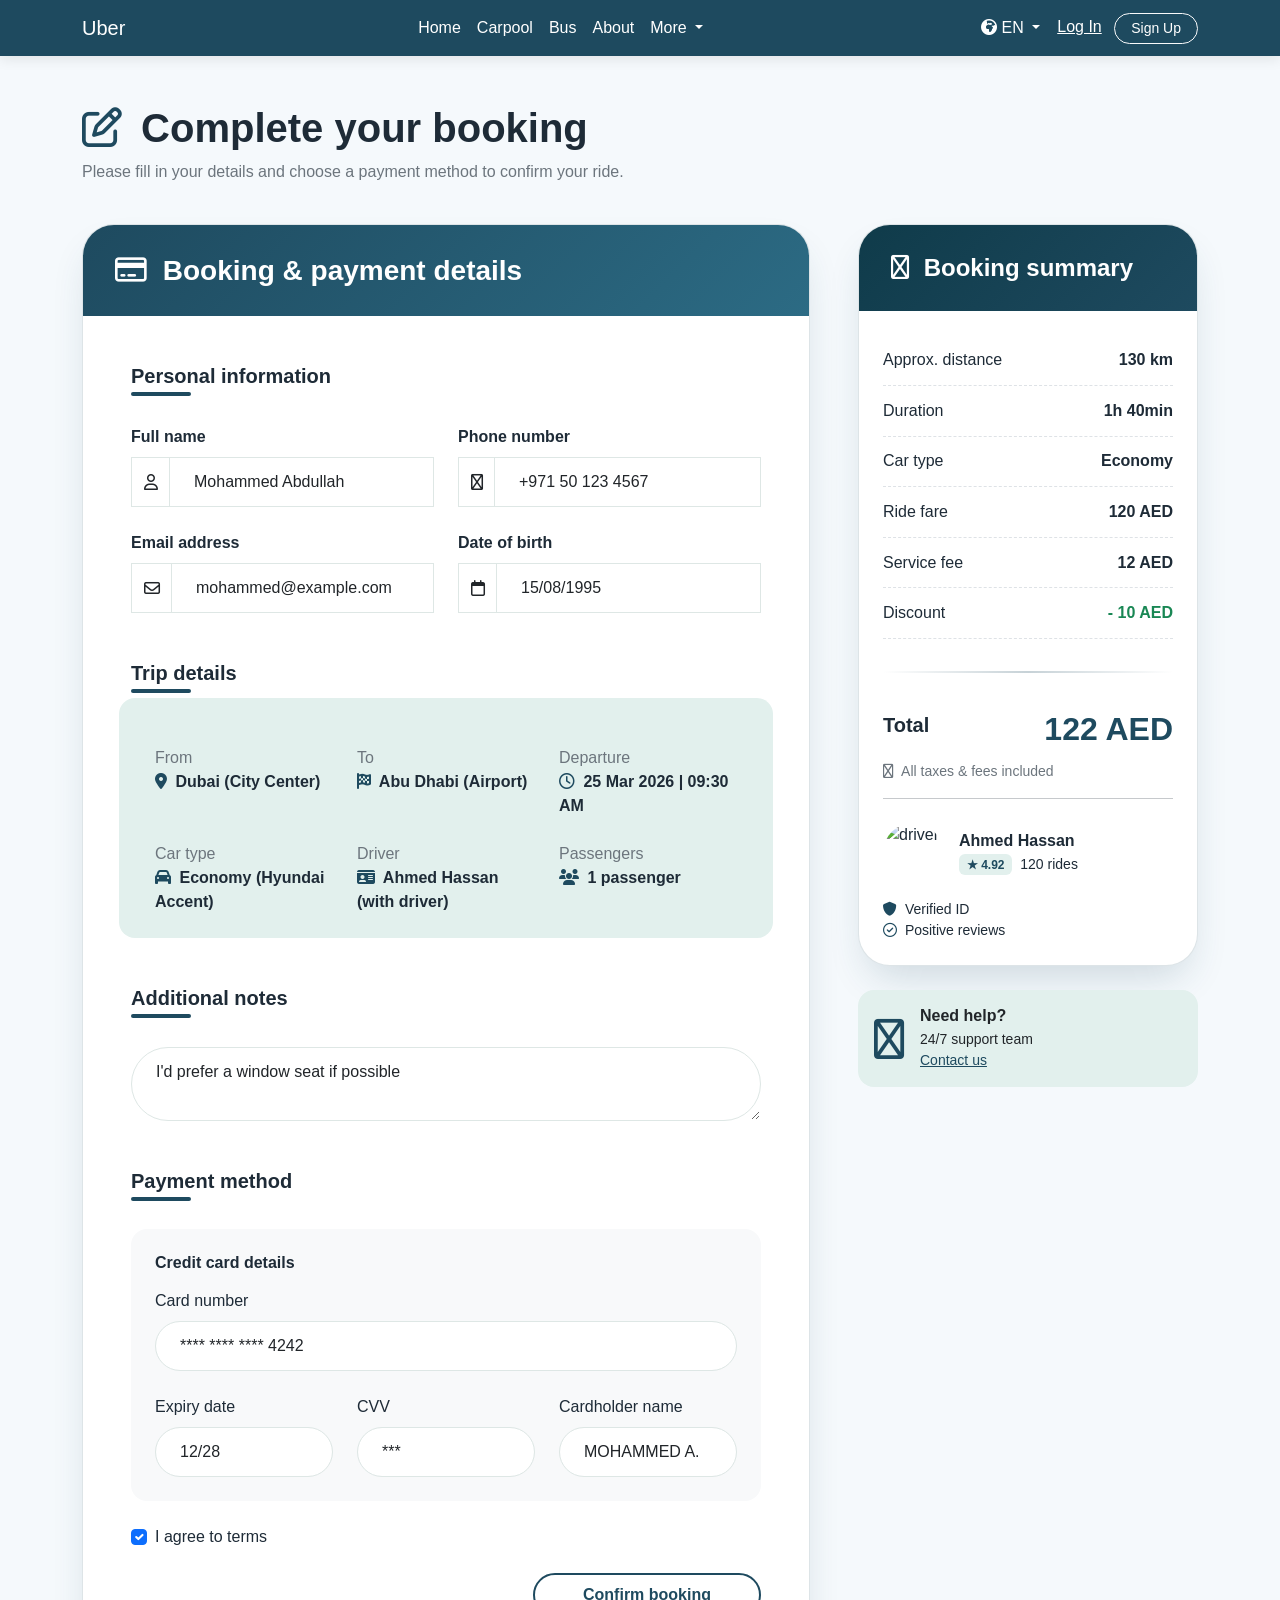
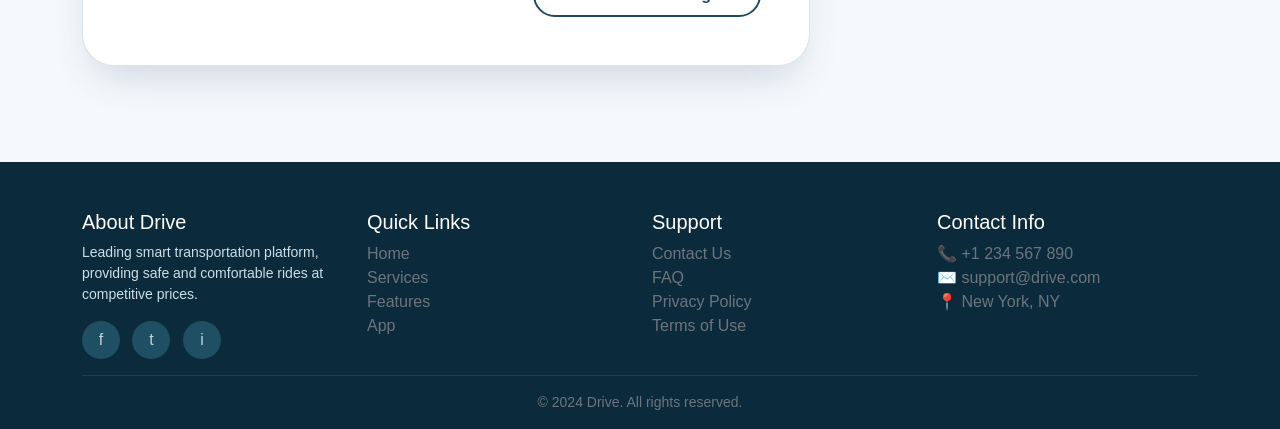
==== payment.html @ b45e304b "by omar" ====
<!DOCTYPE html>
<html lang="en" dir="ltr">
<head>
  <meta charset="UTF-8">
  <meta name="viewport" content="width=device-width, initial-scale=1.0">
  <title>BlaBlaCar · Confirm & Pay</title>
  <!-- Bootstrap 5 + Icons -->
  <link href="https://cdn.jsdelivr.net/npm/bootstrap@5.3.2/dist/css/bootstrap.min.css" rel="stylesheet">
  <link rel="stylesheet" href="https://cdn.jsdelivr.net/npm/bootstrap-icons@1.11.3/font/bootstrap-icons.min.css">
  <link rel="stylesheet" href="https://cdnjs.cloudflare.com/ajax/libs/font-awesome/6.5.1/css/all.min.css">
  <!-- Google Font -->
  <link href="https://fonts.googleapis.com/css2?family=Inter:opsz,wght@14..32,400;14..32,500;14..32,600;14..32,700&display=swap" rel="stylesheet">
  <link rel="stylesheet" href="css/payment.css">
</head>
<body>

<!-- ========== SIMPLE NAVBAR ========== -->
  <nav class="navbar navbar-expand-lg navbar-dark" style="background-color: #1e4a5f;">
    <div class="container">
      <a class="navbar-brand" href="#">
         <span>Uber</span>
      </a>
      <button class="navbar-toggler" type="button" data-bs-toggle="collapse" data-bs-target="#navbarMain" aria-controls="navbarMain" aria-expanded="false" aria-label="Toggle navigation">
        <span class="navbar-toggler-icon"></span>
      </button>
      <div class="collapse navbar-collapse" id="navbarMain">
        <ul class="navbar-nav mx-auto mb-2 mb-lg-0">
          <li class="nav-item"><a class="nav-link active" href="index.html">Home</a></li>
          <li class="nav-item"><a class="nav-link" href="#">Carpool</a></li>
          <li class="nav-item"><a class="nav-link" href="#">Bus</a></li>
          <li class="nav-item"><a class="nav-link" href="#">About</a></li>
          <li class="nav-item dropdown">
            <a class="nav-link dropdown-toggle" href="#" role="button" data-bs-toggle="dropdown" aria-expanded="false">
              More
            </a>
            <ul class="dropdown-menu">
              <li><a class="dropdown-item" href="#">Contact Us</a></li>
              <li><a class="dropdown-item" href="#">FAQ</a></li>
              <li><a class="dropdown-item" href="#">Support</a></li>
              <li><a class="dropdown-item" href="#">Blog</a></li>
              <li><a class="dropdown-item" href="#">Careers</a></li>
            </ul>
          </li>
        </ul>
        <div class="d-flex align-items-center gap-3">
          <!-- language dropdown -->
          <div class="dropdown">
            <button class="btn btn-link text-white text-decoration-none dropdown-toggle p-0" type="button" data-bs-toggle="dropdown" aria-expanded="false">
              <i class="fa-solid fa-earth-africa"></i> EN
            </button>
            <ul class="dropdown-menu dropdown-menu-end">
              <li><a class="dropdown-item active" href="#">English (EN)</a></li>
              <li><a class="dropdown-item" href="#">العربية (AR)</a></li>
            </ul>
          </div>
          <div class="login-signin">
            <a href="#" class="text-white me-2">Log In</a>
            <a href="#" class="text-white btn btn-outline-light btn-sm px-3 rounded-pill signup">Sign Up</a>
          </div>
        </div>
      </div>
    </div>
  </nav>

<!-- ========== MAIN: STATIC BOOKING FORM ========== -->
<main class="container py-5">
  <div class="row mb-4">
    <div class="col">
      <h1 class="fw-bold"><i class="fa-regular fa-pen-to-square me-2 text-brand"></i> Complete your booking</h1>
      <p class="text-secondary">Please fill in your details and choose a payment method to confirm your ride.</p>
    </div>
  </div>

  <div class="row g-5">
    <!-- LEFT COLUMN: main form (customer & payment) -->
    <div class="col-lg-8">
      <div class="booking-card">
        <div class="booking-header">
          <h3 class="mb-0 fw-bold"><i class="fa-regular fa-credit-card me-2"></i> Booking & payment details</h3>
        </div>
        <div class="p-4 p-md-5">
          <!-- static form (no JS) -->
       <form id="bookingForm">

  <!-- customer info -->
  <h5 class="section-title">Personal information</h5>
  <div class="row g-4 mb-4">

    <div class="col-md-6">
      <label class="form-label fw-semibold">Full name</label>
      <div class="input-group">
        <span class="input-group-text"><i class="fa-regular fa-user"></i></span>
        <input type="text" name="fullName" class="form-control" value="Mohammed Abdullah" placeholder="As on ID">
      </div>
    </div>

    <div class="col-md-6">
      <label class="form-label fw-semibold">Phone number</label>
      <div class="input-group">
        <span class="input-group-text"><i class="fa-regular fa-phone"></i></span>
        <input type="tel" name="phone" class="form-control" value="+971 50 123 4567" placeholder="Contact">
      </div>
    </div>

    <div class="col-md-6">
      <label class="form-label fw-semibold">Email address</label>
      <div class="input-group">
        <span class="input-group-text"><i class="fa-regular fa-envelope"></i></span>
        <input type="email" name="email" class="form-control" value="mohammed@example.com" placeholder="Confirmation">
      </div>
    </div>

    <div class="col-md-6">
      <label class="form-label fw-semibold">Date of birth</label>
      <div class="input-group">
        <span class="input-group-text"><i class="fa-regular fa-calendar"></i></span>
        <input type="text" name="dob" class="form-control" value="15/08/1995" placeholder="DD/MM/YYYY">
      </div>
    </div>

  </div>

  <!-- trip details -->
  <h5 class="section-title mt-5">Trip details</h5>
  <div class="row g-4 mb-4 bg-soft-mint p-4 rounded-4">

    <div class="col-md-4">
      <span class="text-secondary">From</span>
      <p class="fw-bold fs-6 mb-0">
        <i class="fa-solid fa-location-dot text-brand me-1"></i>
        <input type="hidden" name="from" value="Dubai (City Center)">
        Dubai (City Center)
      </p>
    </div>

    <div class="col-md-4">
      <span class="text-secondary">To</span>
      <p class="fw-bold fs-6 mb-0">
        <i class="fa-solid fa-flag-checkered text-brand me-1"></i>
        <input type="hidden" name="to" value="Abu Dhabi (Airport)">
        Abu Dhabi (Airport)
      </p>
    </div>

    <div class="col-md-4">
      <span class="text-secondary">Departure</span>
      <p class="fw-bold fs-6 mb-0">
        <i class="fa-regular fa-clock text-brand me-1"></i>
        <input type="hidden" name="departure" value="25 Mar 2026 | 09:30 AM">
        25 Mar 2026 | 09:30 AM
      </p>
    </div>

    <div class="col-md-4">
      <span class="text-secondary">Car type</span>
      <p class="fw-bold fs-6 mb-0">
        <i class="fa-solid fa-car text-brand me-1"></i>
        <input type="hidden" name="carType" value="Economy (Hyundai Accent)">
        Economy (Hyundai Accent)
      </p>
    </div>

    <div class="col-md-4">
      <span class="text-secondary">Driver</span>
      <p class="fw-bold fs-6 mb-0">
        <i class="fa-solid fa-id-card text-brand me-1"></i>
        <input type="hidden" name="driver" value="Ahmed Hassan (with driver)">
        Ahmed Hassan (with driver)
      </p>
    </div>

    <div class="col-md-4">
      <span class="text-secondary">Passengers</span>
      <p class="fw-bold fs-6 mb-0">
        <i class="fa-solid fa-users text-brand me-1"></i>
        <input type="hidden" name="passengers" value="1 passenger">
        1 passenger
      </p>
    </div>

  </div>

  <!-- notes -->
  <h5 class="section-title mt-5">Additional notes</h5>
  <div class="mb-4">
    <textarea name="notes" class="form-control" rows="2">I'd prefer a window seat if possible</textarea>
  </div>

  <!-- payment -->
  <h5 class="section-title mt-5">Payment method</h5>

  <!-- hidden input to store selected method -->
  <input type="hidden" name="paymentMethod" value="creditCard">

  <!-- card details -->
  <div class="bg-light p-4 rounded-4 mb-4">
    <h6 class="fw-bold mb-3">Credit card details</h6>

    <div class="row g-4">

      <div class="col-12">
        <label class="form-label">Card number</label>
        <input type="text" name="cardNumber" class="form-control" value="**** **** **** 4242">
      </div>

      <div class="col-md-4">
        <label class="form-label">Expiry date</label>
        <input type="text" name="expiry" class="form-control" value="12/28">
      </div>

      <div class="col-md-4">
        <label class="form-label">CVV</label>
        <input type="text" name="cvv" class="form-control" value="***">
      </div>

      <div class="col-md-4">
        <label class="form-label">Cardholder name</label>
        <input type="text" name="cardHolder" class="form-control" value="MOHAMMED A.">
      </div>

    </div>
  </div>

  <!-- terms -->
  <div class="form-check mb-4">
    <input class="form-check-input" type="checkbox" name="terms" id="termsCheck" checked>
    <label class="form-check-label" for="termsCheck">
      I agree to terms
    </label>
  </div>

  <!-- submit -->
  <div class="d-grid gap-3 d-md-flex justify-content-md-end">
    <button class="btn btn-outline-custom px-5" type="submit">
      Confirm booking
    </button>
  </div>

</form>
        </div>
      </div>
    </div>

    <!-- RIGHT COLUMN: booking summary & price -->
    <div class="col-lg-4">
      <div class="booking-card">
        <div class="booking-header" style="background: linear-gradient(135deg, #0f3b4a, #1e4a5f);">
          <h4 class="mb-0 fw-bold"><i class="fa-regular fa-receipt me-2"></i> Booking summary</h4>
        </div>
        <div class="p-4">
          <div class="summary-item">
            <span>Approx. distance</span>
            <span class="fw-bold">130 km</span>
          </div>
          <div class="summary-item">
            <span>Duration</span>
            <span class="fw-bold">1h 40min</span>
          </div>
          <div class="summary-item">
            <span>Car type</span>
            <span class="fw-bold">Economy</span>
          </div>
          <div class="summary-item">
            <span>Ride fare</span>
            <span class="fw-bold">120 AED</span>
          </div>
          <div class="summary-item">
            <span>Service fee</span>
            <span class="fw-bold">12 AED</span>
          </div>
          <div class="summary-item">
            <span>Discount</span>
            <span class="fw-bold text-success">- 10 AED</span>
          </div>
          <div class="divider"></div>
          <div class="d-flex justify-content-between align-items-center">
            <span class="h5 fw-bold">Total</span>
            <span class="price-tag">122 AED</span>
          </div>
          <p class="small text-secondary mt-2"><i class="fa-regular fa-circle-info me-1"></i> All taxes & fees included</p>
          <hr>
          <!-- driver mini profile -->
          <div class="d-flex gap-3 align-items-center mt-4">
            <img src="https://randomuser.me/api/portraits/men/44.jpg" class="rounded-circle" width="60" height="60" alt="driver">
            <div>
              <h6 class="fw-bold mb-1">Ahmed Hassan</h6>
              <div class="d-flex align-items-center gap-2">
                <span class="badge bg-soft-mint text-brand">★ 4.92</span>
                <span class="small">120 rides</span>
              </div>
            </div>
          </div>
          <div class="mt-3 small">
            <i class="fa-solid fa-shield text-brand me-1"></i> Verified ID<br>
            <i class="fa-regular fa-circle-check text-brand me-1"></i> Positive reviews
          </div>
        </div>
      </div>

      <!-- support card -->
      <div class="card border-0 bg-soft-mint p-3 mt-4 rounded-4">
        <div class="d-flex gap-3 align-items-center">
          <i class="fa-regular fa-headset fs-1 text-brand"></i>
          <div>
            <h6 class="fw-bold mb-1">Need help?</h6>
            <p class="small mb-0">24/7 support team <br> <a href="#" class="text-brand">Contact us</a></p>
          </div>
        </div>
      </div>
    </div>
  </div>

</main>


<!-- ==================== FOOTER (BOOTSTRAP) ==================== -->
<footer class="footer pt-5 pb-3 mt-5">
  <div class="container">
    <div class="row gy-4">
      <div class="col-md-3">
        <h5 class="text-white">About Drive</h5>
        <p class="small">Leading smart transportation platform, providing safe and comfortable rides at competitive prices.</p>
        <div>
          <a href="#" class="social-link">f</a>
          <a href="#" class="social-link">t</a>
          <a href="#" class="social-link">i</a>
        </div>
      </div>
      <div class="col-md-3">
        <h5 class="text-white">Quick Links</h5>
        <ul class="list-unstyled">
          <li><a href="#" class="text-secondary text-decoration-none">Home</a></li>
          <li><a href="#" class="text-secondary text-decoration-none">Services</a></li>
          <li><a href="#" class="text-secondary text-decoration-none">Features</a></li>
          <li><a href="#" class="text-secondary text-decoration-none">App</a></li>
        </ul>
      </div>
      <div class="col-md-3">
        <h5 class="text-white">Support</h5>
        <ul class="list-unstyled">
          <li><a href="#" class="text-secondary text-decoration-none">Contact Us</a></li>
          <li><a href="#" class="text-secondary text-decoration-none">FAQ</a></li>
          <li><a href="#" class="text-secondary text-decoration-none">Privacy Policy</a></li>
          <li><a href="#" class="text-secondary text-decoration-none">Terms of Use</a></li>
        </ul>
      </div>
      <div class="col-md-3">
        <h5 class="text-white">Contact Info</h5>
        <ul class="list-unstyled text-secondary">
          <li>📞 +1 234 567 890</li>
          <li>✉️ support@drive.com</li>
          <li>📍 New York, NY</li>
        </ul>
      </div>
    </div>
    <hr class="border-secondary">
    <div class="text-center small text-secondary">&copy; 2024 Drive. All rights reserved.</div>
  </div>
</footer>
<script src="js/scripdonet.js"></script>
<script src="https://cdn.jsdelivr.net/npm/bootstrap@5.3.2/dist/js/bootstrap.bundle.min.js"></script>
</body>
</html>
---- css/payment.css ----
body {
    font-family: 'Cairo', sans-serif;
    background-color: #f5f9fc;
    color: #1e2b37;
}

.navbar {
    background-color: #1e4a5f !important;
    box-shadow: 0 4px 12px rgba(0, 20, 10, 0.08);
}

.navbar-brand img {
    height: 42px;
    filter: brightness(0) invert(1);
}

.navbar .nav-link,
.navbar .navbar-brand {
    color: white !important;
    font-weight: 500;
}

.btn-primary-custom {
    background-color: #1e4a5f;
    color: white;
    border-radius: 60px;
    padding: 0.7rem 2.5rem;
    font-weight: 600;
    border: none;
    transition: 0.2s;
}

.btn-primary-custom:hover {
    background-color: #0f3b4a;
    color: white;
}

.btn-outline-custom {
    border: 2px solid #1e4a5f;
    color: #1e4a5f;
    border-radius: 60px;
    padding: 0.5rem 2rem;
    font-weight: 600;
    background: transparent;
}

.btn-outline-custom:hover {
    background-color: #1e4a5f;
    color: white;
}

.text-brand {
    color: #1e4a5f !important;
}

.bg-soft-mint {
    background-color: #e2f0ed;
    /* same light teal */
}

.booking-card {
    background: white;
    border-radius: 2rem;
    box-shadow: 0 20px 40px -12px rgba(30, 74, 95, 0.2);
    border: 1px solid rgba(30, 74, 95, 0.15);
    overflow: hidden;
}

.booking-header {
    background: linear-gradient(135deg, #1e4a5f 0%, #2c6b84 100%);
    color: white;
    padding: 1.8rem 2rem;
}

.section-title {
    font-weight: 700;
    position: relative;
    padding-bottom: 0.5rem;
    margin-bottom: 1.8rem;
}

.section-title::after {
    content: '';
    position: absolute;
    bottom: 0;
    left: 0;
    width: 60px;
    height: 4px;
    background-color: #1e4a5f;
    border-radius: 5px;
}

.summary-item {
    display: flex;
    justify-content: space-between;
    padding: 0.8rem 0;
    border-bottom: 1px dashed #dee2e6;
}

.summary-item:last-child {
    border-bottom: none;
}

.price-tag {
    font-size: 2rem;
    font-weight: 800;
    color: #1e4a5f;
}

.payment-method-card {
    border: 2px solid #e9ecef;
    border-radius: 1.5rem;
    padding: 1.5rem 1rem;
    text-align: center;
    cursor: default;
    transition: 0.2s;
    height: 100%;
}

.payment-method-card.active {
    border-color: #1e4a5f;
    background-color: #e2f0ed;
}

.payment-method-card i {
    font-size: 2.5rem;
    color: #1e4a5f;
    margin-bottom: 0.8rem;
}

.form-control,
.form-select {
    border-radius: 60px;
    padding: 0.75rem 1.5rem;
    border: 1.5px solid #dee7e5;
}

.form-control:focus,
.form-select:focus {
    border-color: #1e4a5f;
    box-shadow: 0 0 0 0.25rem rgba(30, 74, 95, 0.25);
}

.input-group-text {
    border-radius: 0 60px 60px 0;
    background-color: white;
    border: 1.5px solid #dee7e5;
    border-right: none;
}

.input-group .form-control {
    border-radius: 60px 0 0 60px;
}

.divider {
    height: 2px;
    background: linear-gradient(to right, transparent, #1e4a5f40, transparent);
    margin: 2rem 0;
}

.footer {
    background-color: #0b2b3c;
    color: #ccdde5;
}

.footer a {
    color: #bbd4dd;
    text-decoration: none;
}

.footer a:hover {
    color: white;
}

.social-link {
    background-color: #1e4f63;
    width: 38px;
    height: 38px;
    display: inline-flex;
    align-items: center;
    justify-content: center;
    border-radius: 50%;
    color: white;
    margin-right: 0.5rem;
}
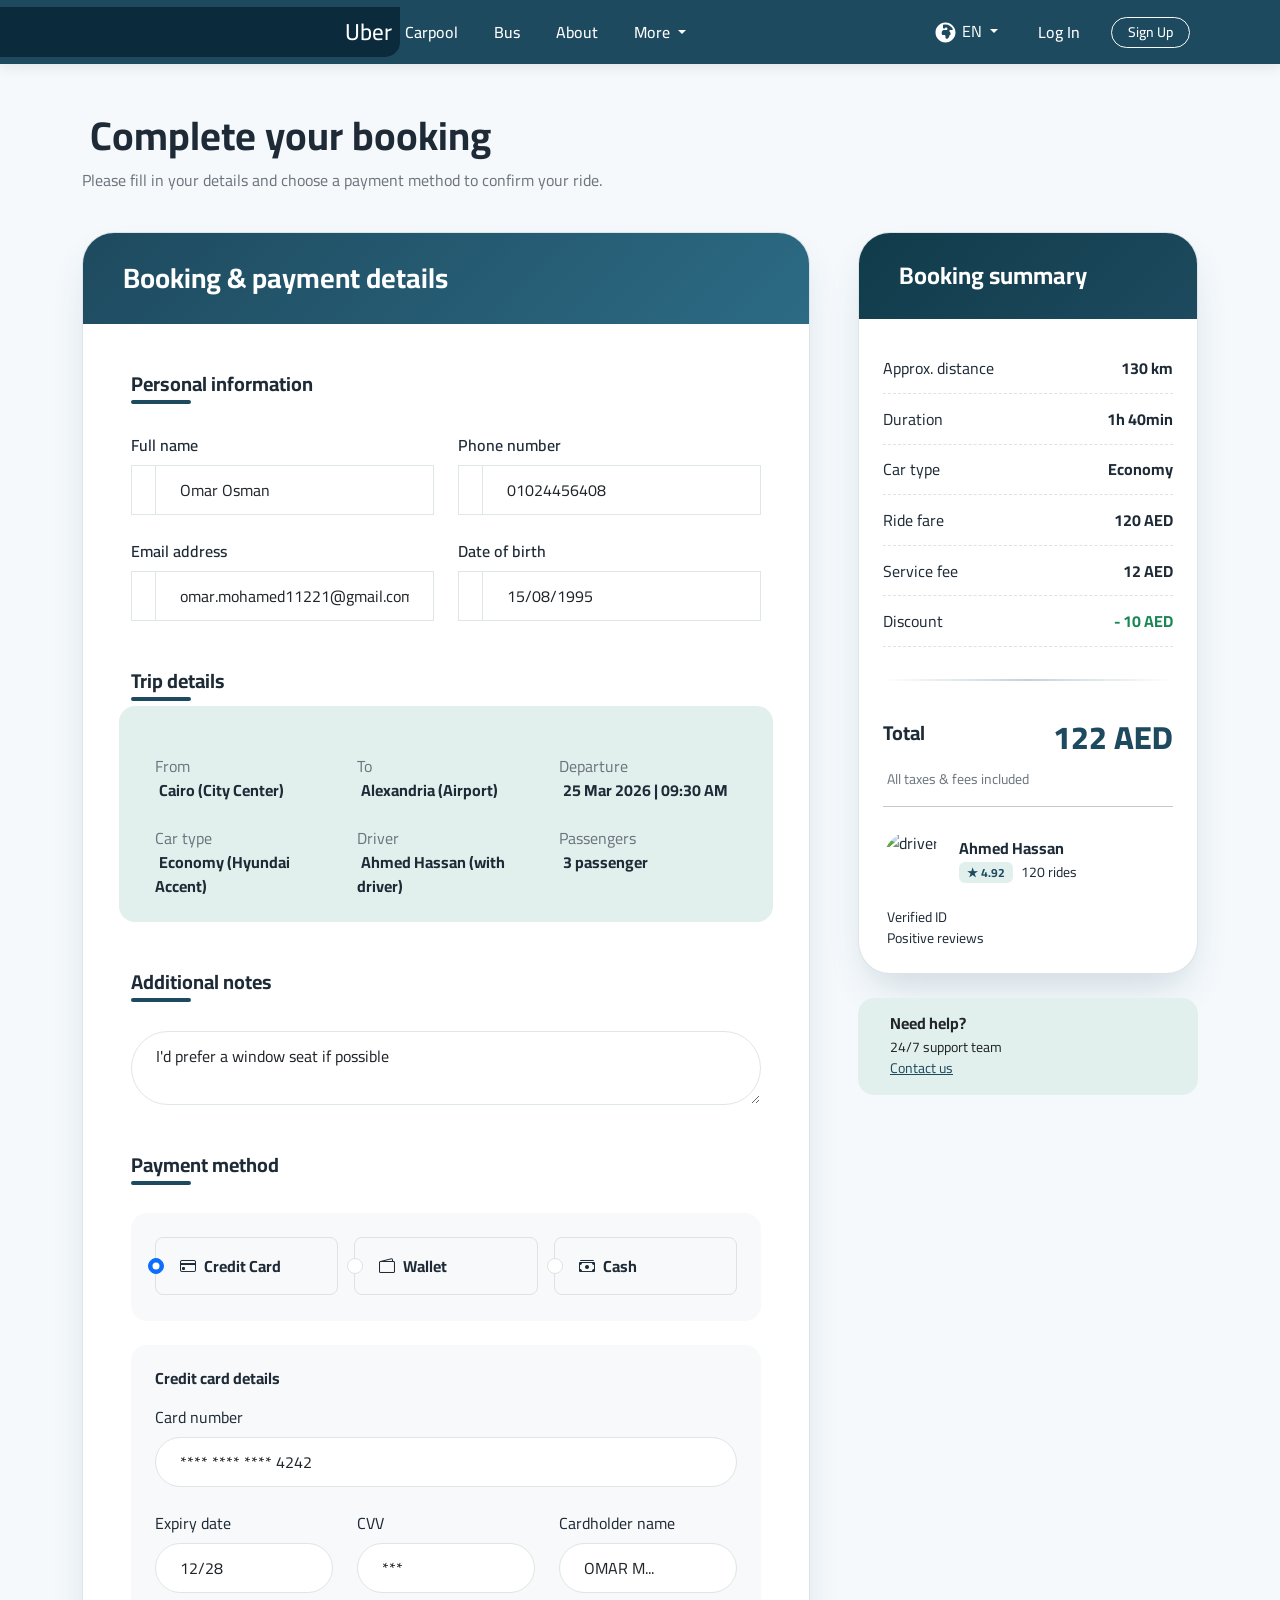
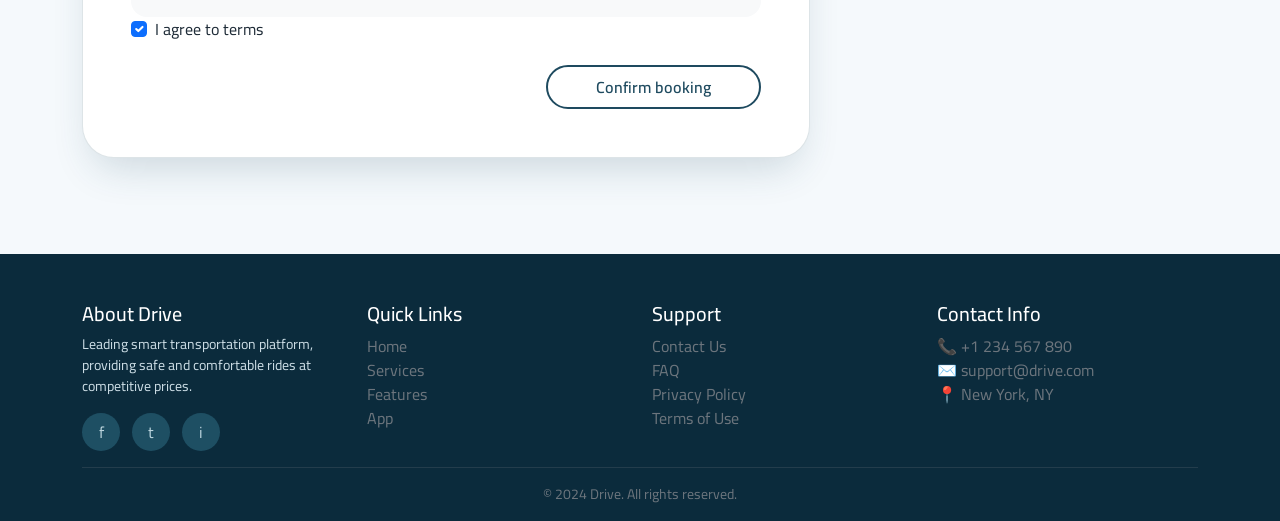
==== commit 69822313: "done" ====
--- a/payment.html
+++ b/payment.html
@@ -1,30 +1,35 @@
 <!DOCTYPE html>
 <html lang="en" dir="ltr">
+
 <head>
   <meta charset="UTF-8">
   <meta name="viewport" content="width=device-width, initial-scale=1.0">
-  <title>BlaBlaCar · Confirm & Pay</title>
+  <title>Uber</title>
   <!-- Bootstrap 5 + Icons -->
   <link href="https://cdn.jsdelivr.net/npm/bootstrap@5.3.2/dist/css/bootstrap.min.css" rel="stylesheet">
-  <link rel="stylesheet" href="https://cdn.jsdelivr.net/npm/bootstrap-icons@1.11.3/font/bootstrap-icons.min.css">
-  <link rel="stylesheet" href="https://cdnjs.cloudflare.com/ajax/libs/font-awesome/6.5.1/css/all.min.css">
-  <!-- Google Font -->
-  <link href="https://fonts.googleapis.com/css2?family=Inter:opsz,wght@14..32,400;14..32,500;14..32,600;14..32,700&display=swap" rel="stylesheet">
+  <link rel="stylesheet" href="css/bootstrap.min.css">
+  <link rel="stylesheet" href="assets/css/all.min.css">
+  <link href="https://fonts.googleapis.com/css2?family=Cairo:wght@200..1000&family=Carrois+Gothic&display=swap"
+    rel="stylesheet">
+     <link rel="stylesheet" href="https://cdn.jsdelivr.net/npm/bootstrap-icons@1.11.3/font/bootstrap-icons.min.css">
   <link rel="stylesheet" href="css/payment.css">
+  <link rel="stylesheet" href="css/layout.css">
 </head>
+
 <body>
 
-<!-- ========== SIMPLE NAVBAR ========== -->
+  <!-- ========== SIMPLE NAVBAR ========== -->
   <nav class="navbar navbar-expand-lg navbar-dark" style="background-color: #1e4a5f;">
     <div class="container">
-      <a class="navbar-brand" href="#">
-         <span>Uber</span>
+      <a class="navbar-brand" href="index.html">
+        <span>Uber</span>
       </a>
-      <button class="navbar-toggler" type="button" data-bs-toggle="collapse" data-bs-target="#navbarMain" aria-controls="navbarMain" aria-expanded="false" aria-label="Toggle navigation">
+      <button class="navbar-toggler" type="button" data-bs-toggle="collapse" data-bs-target="#navbarMain"
+        aria-controls="navbarMain" aria-expanded="false" aria-label="Toggle navigation">
         <span class="navbar-toggler-icon"></span>
       </button>
       <div class="collapse navbar-collapse" id="navbarMain">
-        <ul class="navbar-nav mx-auto mb-2 mb-lg-0">
+        <ul class="navbar-nav mx-auto mb-2 mb-lg-0 nav-list-gap">
           <li class="nav-item"><a class="nav-link active" href="index.html">Home</a></li>
           <li class="nav-item"><a class="nav-link" href="#">Carpool</a></li>
           <li class="nav-item"><a class="nav-link" href="#">Bus</a></li>
@@ -45,8 +50,9 @@
         <div class="d-flex align-items-center gap-3">
           <!-- language dropdown -->
           <div class="dropdown">
-            <button class="btn btn-link text-white text-decoration-none dropdown-toggle p-0" type="button" data-bs-toggle="dropdown" aria-expanded="false">
-              <i class="fa-solid fa-earth-africa"></i> EN
+            <button class="btn btn-link text-white text-decoration-none dropdown-toggle p-0" type="button"
+              data-bs-toggle="dropdown" aria-expanded="false">
+              <img src="assets/earth-africa-solid-full.svg" width="25" alt=""> EN
             </button>
             <ul class="dropdown-menu dropdown-menu-end">
               <li><a class="dropdown-item active" href="#">English (EN)</a></li>
@@ -54,310 +60,415 @@
             </ul>
           </div>
           <div class="login-signin">
-            <a href="#" class="text-white me-2">Log In</a>
-            <a href="#" class="text-white btn btn-outline-light btn-sm px-3 rounded-pill signup">Sign Up</a>
+            <a href="#" class="me-2 login">Log In</a>
+            <a href="#" class="btn btn-outline-light btn-sm px-3 rounded-pill signup">Sign Up</a>
           </div>
         </div>
       </div>
     </div>
   </nav>
 
-<!-- ========== MAIN: STATIC BOOKING FORM ========== -->
-<main class="container py-5">
-  <div class="row mb-4">
-    <div class="col">
-      <h1 class="fw-bold"><i class="fa-regular fa-pen-to-square me-2 text-brand"></i> Complete your booking</h1>
-      <p class="text-secondary">Please fill in your details and choose a payment method to confirm your ride.</p>
+  <!-- ========== MAIN: STATIC BOOKING FORM ========== -->
+  <main class="container py-5">
+    <div class="row mb-4">
+      <div class="col">
+        <h1 class="fw-bold"><i class="fa-regular fa-pen-to-square me-2 text-brand"></i> Complete your booking</h1>
+        <p class="text-secondary">Please fill in your details and choose a payment method to confirm your ride.</p>
+      </div>
+    </div>
+
+    <div class="row g-5">
+      <!-- LEFT COLUMN: main form (customer & payment) -->
+      <div class="col-lg-8">
+        <div class="booking-card">
+          <div class="booking-header">
+            <h3 class="mb-0 fw-bold"><i class="fa-regular fa-credit-card me-2"></i> Booking & payment details</h3>
+          </div>
+          <div class="p-4 p-md-5">
+            <!-- static form (no JS) -->
+            <form id="bookingForm">
+
+              <!-- customer info -->
+              <h5 class="section-title">Personal information</h5>
+              <div class="row g-4 mb-4">
+
+                <div class="col-md-6">
+                  <label class="form-label fw-semibold">Full name</label>
+                  <div class="input-group">
+                    <span class="input-group-text"><i class="fa-regular fa-user"></i></span>
+                    <input type="text" name="fullName" class="form-control" value="Omar Osman" placeholder="As on ID">
+                  </div>
+                </div>
+
+                <div class="col-md-6">
+                  <label class="form-label fw-semibold">Phone number</label>
+                  <div class="input-group">
+                    <span class="input-group-text"><i class="fa-regular fa-phone"></i></span>
+                    <input type="tel" name="phone" class="form-control" value="01024456408" placeholder="Contact">
+                  </div>
+                </div>
+
+                <div class="col-md-6">
+                  <label class="form-label fw-semibold">Email address</label>
+                  <div class="input-group">
+                    <span class="input-group-text"><i class="fa-regular fa-envelope"></i></span>
+                    <input type="email" name="email" class="form-control" value="omar.mohamed11221@gmail.com"
+                      placeholder="Confirmation">
+                  </div>
+                </div>
+
+                <div class="col-md-6">
+                  <label class="form-label fw-semibold">Date of birth</label>
+                  <div class="input-group">
+                    <span class="input-group-text"><i class="fa-regular fa-calendar"></i></span>
+                    <input type="text" name="dob" class="form-control" value="15/08/1995" placeholder="DD/MM/YYYY">
+                  </div>
+                </div>
+
+              </div>
+
+              <!-- trip details -->
+              <h5 class="section-title mt-5">Trip details</h5>
+              <div class="row g-4 mb-4 bg-soft-mint p-4 rounded-4">
+
+                <div class="col-md-4">
+                  <span class="text-secondary">From</span>
+                  <p class="fw-bold fs-6 mb-0">
+                    <i class="fa-solid fa-location-dot text-brand me-1"></i>
+                    <input type="hidden" name="from" value="Dubai (City Center)">
+                    Cairo (City Center)
+                  </p>
+                </div>
+
+                <div class="col-md-4">
+                  <span class="text-secondary">To</span>
+                  <p class="fw-bold fs-6 mb-0">
+                    <i class="fa-solid fa-flag-checkered text-brand me-1"></i>
+                    <input type="hidden" name="to" value="Alexandria (Airport)">
+                    Alexandria (Airport)
+                  </p>
+                </div>
+
+                <div class="col-md-4">
+                  <span class="text-secondary">Departure</span>
+                  <p class="fw-bold fs-6 mb-0">
+                    <i class="fa-regular fa-clock text-brand me-1"></i>
+                    <input type="hidden" name="departure" value="25 Mar 2026 | 09:30 AM">
+                    25 Mar 2026 | 09:30 AM
+                  </p>
+                </div>
+
+                <div class="col-md-4">
+                  <span class="text-secondary">Car type</span>
+                  <p class="fw-bold fs-6 mb-0">
+                    <i class="fa-solid fa-car text-brand me-1"></i>
+                    <input type="hidden" name="carType" value="Economy (Hyundai Accent)">
+                    Economy (Hyundai Accent)
+                  </p>
+                </div>
+
+                <div class="col-md-4">
+                  <span class="text-secondary">Driver</span>
+                  <p class="fw-bold fs-6 mb-0">
+                    <i class="fa-solid fa-id-card text-brand me-1"></i>
+                    <input type="hidden" name="driver" value="Ahmed Hassan (with driver)">
+                    Ahmed Hassan (with driver)
+                  </p>
+                </div>
+
+                <div class="col-md-4">
+                  <span class="text-secondary">Passengers</span>
+                  <p class="fw-bold fs-6 mb-0">
+                    <i class="fa-solid fa-users text-brand me-1"></i>
+                    <input type="hidden" name="passengers" value="1 passenger">
+                    3 passenger
+                  </p>
+                </div>
+
+              </div>
+
+              <!-- notes -->
+              <h5 class="section-title mt-5">Additional notes</h5>
+              <div class="mb-4">
+                <textarea name="notes" class="form-control" rows="2">I'd prefer a window seat if possible</textarea>
+              </div>
+
+        <!-- payment -->
+<h5 class="section-title mt-5">Payment method</h5>
+
+<!-- hidden input to store selected method for botstrap -->
+<input type="hidden" name="paymentMethod" id="selectedPaymentMethod" value="creditCard">
+
+<!-- Payment Method Selection -->
+<div class="bg-light p-4 rounded-4 mb-4">
+  <div class="row g-3">
+    <!-- Credit Card Option -->
+    <div class="col-md-4">
+      <div class="form-check card-option p-3 border rounded-3" style="cursor: pointer;" onclick="document.getElementById('creditRadio').click();">
+        <input class="form-check-input" type="radio" name="paymentMethodGroup" id="creditRadio" value="creditCard" checked>
+        <label class="form-check-label fw-bold ms-2" for="creditRadio">
+          <i class="bi bi-credit-card me-2"></i>Credit Card
+        </label>
+      </div>
+    </div>
+    <!-- Wallet Option -->
+    <div class="col-md-4">
+      <div class="form-check card-option p-3 border rounded-3" style="cursor: pointer;" onclick="document.getElementById('walletRadio').click();">
+        <input class="form-check-input" type="radio" name="paymentMethodGroup" id="walletRadio" value="wallet">
+        <label class="form-check-label fw-bold ms-2" for="walletRadio">
+          <i class="bi bi-wallet2 me-2"></i>Wallet
+        </label>
+      </div>
+    </div>
+    <!-- Cash Option -->
+    <div class="col-md-4">
+      <div class="form-check card-option p-3 border rounded-3" style="cursor: pointer;" onclick="document.getElementById('cashRadio').click();">
+        <input class="form-check-input" type="radio" name="paymentMethodGroup" id="cashRadio" value="cash">
+        <label class="form-check-label fw-bold ms-2" for="cashRadio">
+          <i class="bi bi-cash-stack me-2"></i>Cash
+        </label>
+      </div>
     </div>
   </div>
-
-  <div class="row g-5">
-    <!-- LEFT COLUMN: main form (customer & payment) -->
-    <div class="col-lg-8">
-      <div class="booking-card">
-        <div class="booking-header">
-          <h3 class="mb-0 fw-bold"><i class="fa-regular fa-credit-card me-2"></i> Booking & payment details</h3>
-        </div>
-        <div class="p-4 p-md-5">
-          <!-- static form (no JS) -->
-       <form id="bookingForm">
-
-  <!-- customer info -->
-  <h5 class="section-title">Personal information</h5>
-  <div class="row g-4 mb-4">
-
-    <div class="col-md-6">
-      <label class="form-label fw-semibold">Full name</label>
-      <div class="input-group">
-        <span class="input-group-text"><i class="fa-regular fa-user"></i></span>
-        <input type="text" name="fullName" class="form-control" value="Mohammed Abdullah" placeholder="As on ID">
-      </div>
-    </div>
-
-    <div class="col-md-6">
-      <label class="form-label fw-semibold">Phone number</label>
-      <div class="input-group">
-        <span class="input-group-text"><i class="fa-regular fa-phone"></i></span>
-        <input type="tel" name="phone" class="form-control" value="+971 50 123 4567" placeholder="Contact">
-      </div>
-    </div>
-
-    <div class="col-md-6">
-      <label class="form-label fw-semibold">Email address</label>
-      <div class="input-group">
-        <span class="input-group-text"><i class="fa-regular fa-envelope"></i></span>
-        <input type="email" name="email" class="form-control" value="mohammed@example.com" placeholder="Confirmation">
-      </div>
-    </div>
-
-    <div class="col-md-6">
-      <label class="form-label fw-semibold">Date of birth</label>
-      <div class="input-group">
-        <span class="input-group-text"><i class="fa-regular fa-calendar"></i></span>
-        <input type="text" name="dob" class="form-control" value="15/08/1995" placeholder="DD/MM/YYYY">
-      </div>
+</div>
+
+<!-- Credit card details (shown only if credit card is selected) -->
+<div id="creditCardDetails" class="bg-light p-4 rounded-4">
+  <h6 class="fw-bold mb-3">Credit card details</h6>
+
+  <div class="row g-4">
+
+    <div class="col-12">
+      <label class="form-label">Card number</label>
+      <input type="text" name="cardNumber" class="form-control" value="**** **** **** 4242">
+    </div>
+
+    <div class="col-md-4">
+      <label class="form-label">Expiry date</label>
+      <input type="text" name="expiry" class="form-control" value="12/28">
+    </div>
+
+    <div class="col-md-4">
+      <label class="form-label">CVV</label>
+      <input type="text" name="cvv" class="form-control" value="***">
+    </div>
+
+    <div class="col-md-4">
+      <label class="form-label">Cardholder name</label>
+      <input type="text" name="cardHolder" class="form-control" value="OMAR M...">
     </div>
 
   </div>
-
-  <!-- trip details -->
-  <h5 class="section-title mt-5">Trip details</h5>
-  <div class="row g-4 mb-4 bg-soft-mint p-4 rounded-4">
-
-    <div class="col-md-4">
-      <span class="text-secondary">From</span>
-      <p class="fw-bold fs-6 mb-0">
-        <i class="fa-solid fa-location-dot text-brand me-1"></i>
-        <input type="hidden" name="from" value="Dubai (City Center)">
-        Dubai (City Center)
-      </p>
-    </div>
-
-    <div class="col-md-4">
-      <span class="text-secondary">To</span>
-      <p class="fw-bold fs-6 mb-0">
-        <i class="fa-solid fa-flag-checkered text-brand me-1"></i>
-        <input type="hidden" name="to" value="Abu Dhabi (Airport)">
-        Abu Dhabi (Airport)
-      </p>
-    </div>
-
-    <div class="col-md-4">
-      <span class="text-secondary">Departure</span>
-      <p class="fw-bold fs-6 mb-0">
-        <i class="fa-regular fa-clock text-brand me-1"></i>
-        <input type="hidden" name="departure" value="25 Mar 2026 | 09:30 AM">
-        25 Mar 2026 | 09:30 AM
-      </p>
-    </div>
-
-    <div class="col-md-4">
-      <span class="text-secondary">Car type</span>
-      <p class="fw-bold fs-6 mb-0">
-        <i class="fa-solid fa-car text-brand me-1"></i>
-        <input type="hidden" name="carType" value="Economy (Hyundai Accent)">
-        Economy (Hyundai Accent)
-      </p>
-    </div>
-
-    <div class="col-md-4">
-      <span class="text-secondary">Driver</span>
-      <p class="fw-bold fs-6 mb-0">
-        <i class="fa-solid fa-id-card text-brand me-1"></i>
-        <input type="hidden" name="driver" value="Ahmed Hassan (with driver)">
-        Ahmed Hassan (with driver)
-      </p>
-    </div>
-
-    <div class="col-md-4">
-      <span class="text-secondary">Passengers</span>
-      <p class="fw-bold fs-6 mb-0">
-        <i class="fa-solid fa-users text-brand me-1"></i>
-        <input type="hidden" name="passengers" value="1 passenger">
-        1 passenger
-      </p>
-    </div>
-
-  </div>
-
-  <!-- notes -->
-  <h5 class="section-title mt-5">Additional notes</h5>
-  <div class="mb-4">
-    <textarea name="notes" class="form-control" rows="2">I'd prefer a window seat if possible</textarea>
-  </div>
-
-  <!-- payment -->
-  <h5 class="section-title mt-5">Payment method</h5>
-
-  <!-- hidden input to store selected method -->
-  <input type="hidden" name="paymentMethod" value="creditCard">
-
-  <!-- card details -->
-  <div class="bg-light p-4 rounded-4 mb-4">
-    <h6 class="fw-bold mb-3">Credit card details</h6>
-
-    <div class="row g-4">
-
-      <div class="col-12">
-        <label class="form-label">Card number</label>
-        <input type="text" name="cardNumber" class="form-control" value="**** **** **** 4242">
-      </div>
-
-      <div class="col-md-4">
-        <label class="form-label">Expiry date</label>
-        <input type="text" name="expiry" class="form-control" value="12/28">
-      </div>
-
-      <div class="col-md-4">
-        <label class="form-label">CVV</label>
-        <input type="text" name="cvv" class="form-control" value="***">
-      </div>
-
-      <div class="col-md-4">
-        <label class="form-label">Cardholder name</label>
-        <input type="text" name="cardHolder" class="form-control" value="MOHAMMED A.">
-      </div>
-
-    </div>
-  </div>
-
-  <!-- terms -->
-  <div class="form-check mb-4">
-    <input class="form-check-input" type="checkbox" name="terms" id="termsCheck" checked>
-    <label class="form-check-label" for="termsCheck">
-      I agree to terms
-    </label>
-  </div>
-
-  <!-- submit -->
-  <div class="d-grid gap-3 d-md-flex justify-content-md-end">
-    <button class="btn btn-outline-custom px-5" type="submit">
-      Confirm booking
-    </button>
-  </div>
-
-</form>
-        </div>
-      </div>
-    </div>
-
-    <!-- RIGHT COLUMN: booking summary & price -->
-    <div class="col-lg-4">
-      <div class="booking-card">
-        <div class="booking-header" style="background: linear-gradient(135deg, #0f3b4a, #1e4a5f);">
-          <h4 class="mb-0 fw-bold"><i class="fa-regular fa-receipt me-2"></i> Booking summary</h4>
-        </div>
-        <div class="p-4">
-          <div class="summary-item">
-            <span>Approx. distance</span>
-            <span class="fw-bold">130 km</span>
-          </div>
-          <div class="summary-item">
-            <span>Duration</span>
-            <span class="fw-bold">1h 40min</span>
-          </div>
-          <div class="summary-item">
-            <span>Car type</span>
-            <span class="fw-bold">Economy</span>
-          </div>
-          <div class="summary-item">
-            <span>Ride fare</span>
-            <span class="fw-bold">120 AED</span>
-          </div>
-          <div class="summary-item">
-            <span>Service fee</span>
-            <span class="fw-bold">12 AED</span>
-          </div>
-          <div class="summary-item">
-            <span>Discount</span>
-            <span class="fw-bold text-success">- 10 AED</span>
-          </div>
-          <div class="divider"></div>
-          <div class="d-flex justify-content-between align-items-center">
-            <span class="h5 fw-bold">Total</span>
-            <span class="price-tag">122 AED</span>
-          </div>
-          <p class="small text-secondary mt-2"><i class="fa-regular fa-circle-info me-1"></i> All taxes & fees included</p>
-          <hr>
-          <!-- driver mini profile -->
-          <div class="d-flex gap-3 align-items-center mt-4">
-            <img src="https://randomuser.me/api/portraits/men/44.jpg" class="rounded-circle" width="60" height="60" alt="driver">
+</div>
+
+<!-- Simple JavaScript to handle the toggling and update the hidden input -->
+<script>
+  (function() {
+    // Get references to the radio buttons and the credit card section
+    const creditRadio = document.getElementById('creditRadio');
+    const walletRadio = document.getElementById('walletRadio');
+    const cashRadio = document.getElementById('cashRadio');
+    const creditCardSection = document.getElementById('creditCardDetails');
+    const hiddenInput = document.getElementById('selectedPaymentMethod');
+
+    // Function to update the UI based on selected payment method
+    function updatePaymentMethod(value) {
+      // Update hidden input for botstrap
+      hiddenInput.value = value;
+
+      // Show or hide credit card section
+      if (value === 'creditCard') {
+        creditCardSection.style.display = 'block';
+      } else {
+        creditCardSection.style.display = 'none';
+      }
+
+      // Optional: Add visual feedback for selected option (Bootstrap handles this with .active class usually, but we can log)
+      console.log('Payment method changed to:', value);
+    }
+
+    // Add event listeners to radio buttons
+    creditRadio.addEventListener('change', function() {
+      if (this.checked) {
+        updatePaymentMethod('creditCard');
+      }
+    });
+
+    walletRadio.addEventListener('change', function() {
+      if (this.checked) {
+        updatePaymentMethod('wallet');
+      }
+    });
+
+    cashRadio.addEventListener('change', function() {
+      if (this.checked) {
+        updatePaymentMethod('cash');
+      }
+    });
+
+    // Initialize the display on page load (in case default is creditCard)
+    // Also ensure that if the page loads with a different default, it's handled.
+    // The HTML has 'creditCard' checked by default.
+    if (creditRadio.checked) {
+      updatePaymentMethod('creditCard');
+    } else if (walletRadio.checked) {
+      updatePaymentMethod('wallet');
+    } else if (cashRadio.checked) {
+      updatePaymentMethod('cash');
+    }
+  })();
+</script>
+
+<!-- Make sure to include Bootstrap Icons in the <head> of your page if not already present -->
+<!--
+<head>
+  ...
+  <link rel="stylesheet" href="https://cdn.jsdelivr.net/npm/bootstrap-icons@1.11.3/font/bootstrap-icons.min.css">
+  ...
+</head>
+-->
+
+              <!-- terms -->
+              <div class="form-check mb-4">
+                <input class="form-check-input" type="checkbox" name="terms" id="termsCheck" checked>
+                <label class="form-check-label" for="termsCheck">
+                  I agree to terms
+                </label>
+              </div>
+
+              <!-- submit -->
+              <div class="d-grid gap-3 d-md-flex justify-content-md-end">
+                <button class="btn btn-outline-custom px-5" type="submit">
+                  Confirm booking
+                </button>
+              </div>
+
+            </form>
+          </div>
+        </div>
+      </div>
+
+      <!-- RIGHT COLUMN: booking summary & price -->
+      <div class="col-lg-4">
+        <div class="booking-card">
+          <div class="booking-header" style="background: linear-gradient(135deg, #0f3b4a, #1e4a5f);">
+            <h4 class="mb-0 fw-bold"><i class="fa-solid fa-receipt me-2"></i> Booking summary</h4>
+          </div>
+          <div class="p-4">
+            <div class="summary-item">
+              <span>Approx. distance</span>
+              <span class="fw-bold">130 km</span>
+            </div>
+            <div class="summary-item">
+              <span>Duration</span>
+              <span class="fw-bold">1h 40min</span>
+            </div>
+            <div class="summary-item">
+              <span>Car type</span>
+              <span class="fw-bold">Economy</span>
+            </div>
+            <div class="summary-item">
+              <span>Ride fare</span>
+              <span class="fw-bold">120 AED</span>
+            </div>
+            <div class="summary-item">
+              <span>Service fee</span>
+              <span class="fw-bold">12 AED</span>
+            </div>
+            <div class="summary-item">
+              <span>Discount</span>
+              <span class="fw-bold text-success">- 10 AED</span>
+            </div>
+            <div class="divider"></div>
+            <div class="d-flex justify-content-between align-items-center">
+              <span class="h5 fw-bold">Total</span>
+              <span class="price-tag">122 AED</span>
+            </div>
+            <p class="small text-secondary mt-2"><i class="fa-solid fa-circle-info me-1"></i> All taxes & fees
+              included</p>
+            <hr>
+            <!-- driver mini profile -->
+            <div class="d-flex gap-3 align-items-center mt-4">
+              <img src="https://randomuser.me/api/portraits/men/44.jpg" class="rounded-circle" width="60" height="60"
+                alt="driver">
+              <div>
+                <h6 class="fw-bold mb-1">Ahmed Hassan</h6>
+                <div class="d-flex align-items-center gap-2">
+                  <span class="badge bg-soft-mint text-brand">★ 4.92</span>
+                  <span class="small">120 rides</span>
+                </div>
+              </div>
+            </div>
+            <div class="mt-3 small">
+              <i class="fa-solid fa-shield text-brand me-1"></i> Verified ID<br>
+              <i class="fa-regular fa-circle-check text-brand me-1"></i> Positive reviews
+            </div>
+          </div>
+        </div>
+
+        <!-- support card -->
+        <div class="card border-0 bg-soft-mint p-3 mt-4 rounded-4">
+          <div class="d-flex gap-3 align-items-center">
+            <i class="fa-solid fa-headset fs-1 text-brand"></i>
             <div>
-              <h6 class="fw-bold mb-1">Ahmed Hassan</h6>
-              <div class="d-flex align-items-center gap-2">
-                <span class="badge bg-soft-mint text-brand">★ 4.92</span>
-                <span class="small">120 rides</span>
-              </div>
-            </div>
-          </div>
-          <div class="mt-3 small">
-            <i class="fa-solid fa-shield text-brand me-1"></i> Verified ID<br>
-            <i class="fa-regular fa-circle-check text-brand me-1"></i> Positive reviews
-          </div>
-        </div>
-      </div>
-
-      <!-- support card -->
-      <div class="card border-0 bg-soft-mint p-3 mt-4 rounded-4">
-        <div class="d-flex gap-3 align-items-center">
-          <i class="fa-regular fa-headset fs-1 text-brand"></i>
+              <h6 class="fw-bold mb-1">Need help?</h6>
+              <p class="small mb-0">24/7 support team <br> <a href="#" class="text-brand">Contact us</a></p>
+            </div>
+          </div>
+        </div>
+      </div>
+    </div>
+
+  </main>
+
+
+  <!-- ==================== FOOTER (BOOTSTRAP) ==================== -->
+  <footer class="footer pt-5 pb-3 mt-5">
+    <div class="container">
+      <div class="row gy-4">
+        <div class="col-md-3">
+          <h5 class="text-white">About Drive</h5>
+          <p class="small">Leading smart transportation platform, providing safe and comfortable rides at competitive
+            prices.</p>
           <div>
-            <h6 class="fw-bold mb-1">Need help?</h6>
-            <p class="small mb-0">24/7 support team <br> <a href="#" class="text-brand">Contact us</a></p>
-          </div>
-        </div>
-      </div>
-    </div>
-  </div>
-
-</main>
-
-
-<!-- ==================== FOOTER (BOOTSTRAP) ==================== -->
-<footer class="footer pt-5 pb-3 mt-5">
-  <div class="container">
-    <div class="row gy-4">
-      <div class="col-md-3">
-        <h5 class="text-white">About Drive</h5>
-        <p class="small">Leading smart transportation platform, providing safe and comfortable rides at competitive prices.</p>
-        <div>
-          <a href="#" class="social-link">f</a>
-          <a href="#" class="social-link">t</a>
-          <a href="#" class="social-link">i</a>
-        </div>
-      </div>
-      <div class="col-md-3">
-        <h5 class="text-white">Quick Links</h5>
-        <ul class="list-unstyled">
-          <li><a href="#" class="text-secondary text-decoration-none">Home</a></li>
-          <li><a href="#" class="text-secondary text-decoration-none">Services</a></li>
-          <li><a href="#" class="text-secondary text-decoration-none">Features</a></li>
-          <li><a href="#" class="text-secondary text-decoration-none">App</a></li>
-        </ul>
-      </div>
-      <div class="col-md-3">
-        <h5 class="text-white">Support</h5>
-        <ul class="list-unstyled">
-          <li><a href="#" class="text-secondary text-decoration-none">Contact Us</a></li>
-          <li><a href="#" class="text-secondary text-decoration-none">FAQ</a></li>
-          <li><a href="#" class="text-secondary text-decoration-none">Privacy Policy</a></li>
-          <li><a href="#" class="text-secondary text-decoration-none">Terms of Use</a></li>
-        </ul>
-      </div>
-      <div class="col-md-3">
-        <h5 class="text-white">Contact Info</h5>
-        <ul class="list-unstyled text-secondary">
-          <li>📞 +1 234 567 890</li>
-          <li>✉️ support@drive.com</li>
-          <li>📍 New York, NY</li>
-        </ul>
-      </div>
-    </div>
-    <hr class="border-secondary">
-    <div class="text-center small text-secondary">&copy; 2024 Drive. All rights reserved.</div>
-  </div>
-</footer>
-<script src="js/scripdonet.js"></script>
-<script src="https://cdn.jsdelivr.net/npm/bootstrap@5.3.2/dist/js/bootstrap.bundle.min.js"></script>
+            <a href="#" class="social-link">f</a>
+            <a href="#" class="social-link">t</a>
+            <a href="#" class="social-link">i</a>
+          </div>
+        </div>
+        <div class="col-md-3">
+          <h5 class="text-white">Quick Links</h5>
+          <ul class="list-unstyled">
+            <li><a href="#" class="text-secondary text-decoration-none">Home</a></li>
+            <li><a href="#" class="text-secondary text-decoration-none">Services</a></li>
+            <li><a href="#" class="text-secondary text-decoration-none">Features</a></li>
+            <li><a href="#" class="text-secondary text-decoration-none">App</a></li>
+          </ul>
+        </div>
+        <div class="col-md-3">
+          <h5 class="text-white">Support</h5>
+          <ul class="list-unstyled">
+            <li><a href="#" class="text-secondary text-decoration-none">Contact Us</a></li>
+            <li><a href="#" class="text-secondary text-decoration-none">FAQ</a></li>
+            <li><a href="#" class="text-secondary text-decoration-none">Privacy Policy</a></li>
+            <li><a href="#" class="text-secondary text-decoration-none">Terms of Use</a></li>
+          </ul>
+        </div>
+        <div class="col-md-3">
+          <h5 class="text-white">Contact Info</h5>
+          <ul class="list-unstyled text-secondary">
+            <li>📞 +1 234 567 890</li>
+            <li>✉️ support@drive.com</li>
+            <li>📍 New York, NY</li>
+          </ul>
+        </div>
+      </div>
+      <hr class="border-secondary">
+      <div class="text-center small text-secondary">&copy; 2024 Drive. All rights reserved.</div>
+    </div>
+  </footer>
+  <script src="js/bootstrap.bundle.min.js"></script>
+  <script src="js/scripdonet.js"></script>
 </body>
+
 </html>
--- a/css/payment.css
+++ b/css/payment.css
@@ -4,20 +4,9 @@
     color: #1e2b37;
 }
 
-.navbar {
-    background-color: #1e4a5f !important;
-    box-shadow: 0 4px 12px rgba(0, 20, 10, 0.08);
-}
-
 .navbar-brand img {
     height: 42px;
     filter: brightness(0) invert(1);
-}
-
-.navbar .nav-link,
-.navbar .navbar-brand {
-    color: white !important;
-    font-weight: 500;
 }
 
 .btn-primary-custom {
@@ -157,29 +146,3 @@
     background: linear-gradient(to right, transparent, #1e4a5f40, transparent);
     margin: 2rem 0;
 }
-
-.footer {
-    background-color: #0b2b3c;
-    color: #ccdde5;
-}
-
-.footer a {
-    color: #bbd4dd;
-    text-decoration: none;
-}
-
-.footer a:hover {
-    color: white;
-}
-
-.social-link {
-    background-color: #1e4f63;
-    width: 38px;
-    height: 38px;
-    display: inline-flex;
-    align-items: center;
-    justify-content: center;
-    border-radius: 50%;
-    color: white;
-    margin-right: 0.5rem;
-}
--- a/css/layout.css
+++ b/css/layout.css
@@ -0,0 +1,99 @@
+/* ===== NAVBAR ===== */
+.navbar {
+    background-color: #1e4a5f !important;
+    box-shadow: 0 4px 12px rgba(0, 20, 10, 0.08);
+    padding-block: 0.75rem;
+}
+
+.nav-list-gap {
+    display: flex;
+    gap: 20px;
+}
+
+.navbar .navbar-brand {
+    font-size: 23px;
+}
+
+.navbar .nav-link,
+.navbar .navbar-brand,
+.navbar i {
+    color: white !important;
+    font-weight: 500;
+}
+
+/* dropdown */
+.dropdown-menu {
+    background: white;
+    border-radius: 1rem;
+    margin-top: 0.5rem;
+}
+
+.dropdown-menu li a {
+    text-decoration: none;
+}
+
+.login-signin {
+    display: flex;
+    align-items: center;
+}
+
+.login-signin .login {
+    padding: 4px 15px;
+    transition: all 100ms ease-in-out;
+}
+
+.login-signin .login:hover {
+  background-color: white;
+  color: #0b2b3c;
+  border-radius: 15px;
+}
+
+.login-signin .signup:hover {
+    color: rgb(0, 0, 0);
+}
+
+/* login / links */
+.login-signin a {
+    color: white;
+    text-decoration: none;
+    font-weight: 500;
+    margin: 0 0.5rem;
+}
+
+
+.navbar-brand {
+    background-color: #0b2b3c;
+    position: absolute;
+    left: 0;
+    width: 400px;
+    text-align: end;
+    padding: 8px;
+    border-bottom-right-radius: 15px;
+}
+
+/* ===== FOOTER ===== */
+.footer {
+    background-color: #0b2b3c;
+    color: #ccdde5;
+}
+
+.footer a {
+    color: #bbd4dd;
+    text-decoration: none;
+}
+
+.footer a:hover {
+    color: white;
+}
+
+.social-link {
+    background-color: #1e4f63;
+    width: 38px;
+    height: 38px;
+    display: inline-flex;
+    align-items: center;
+    justify-content: center;
+    border-radius: 50%;
+    color: white;
+    margin-right: 0.5rem;
+}
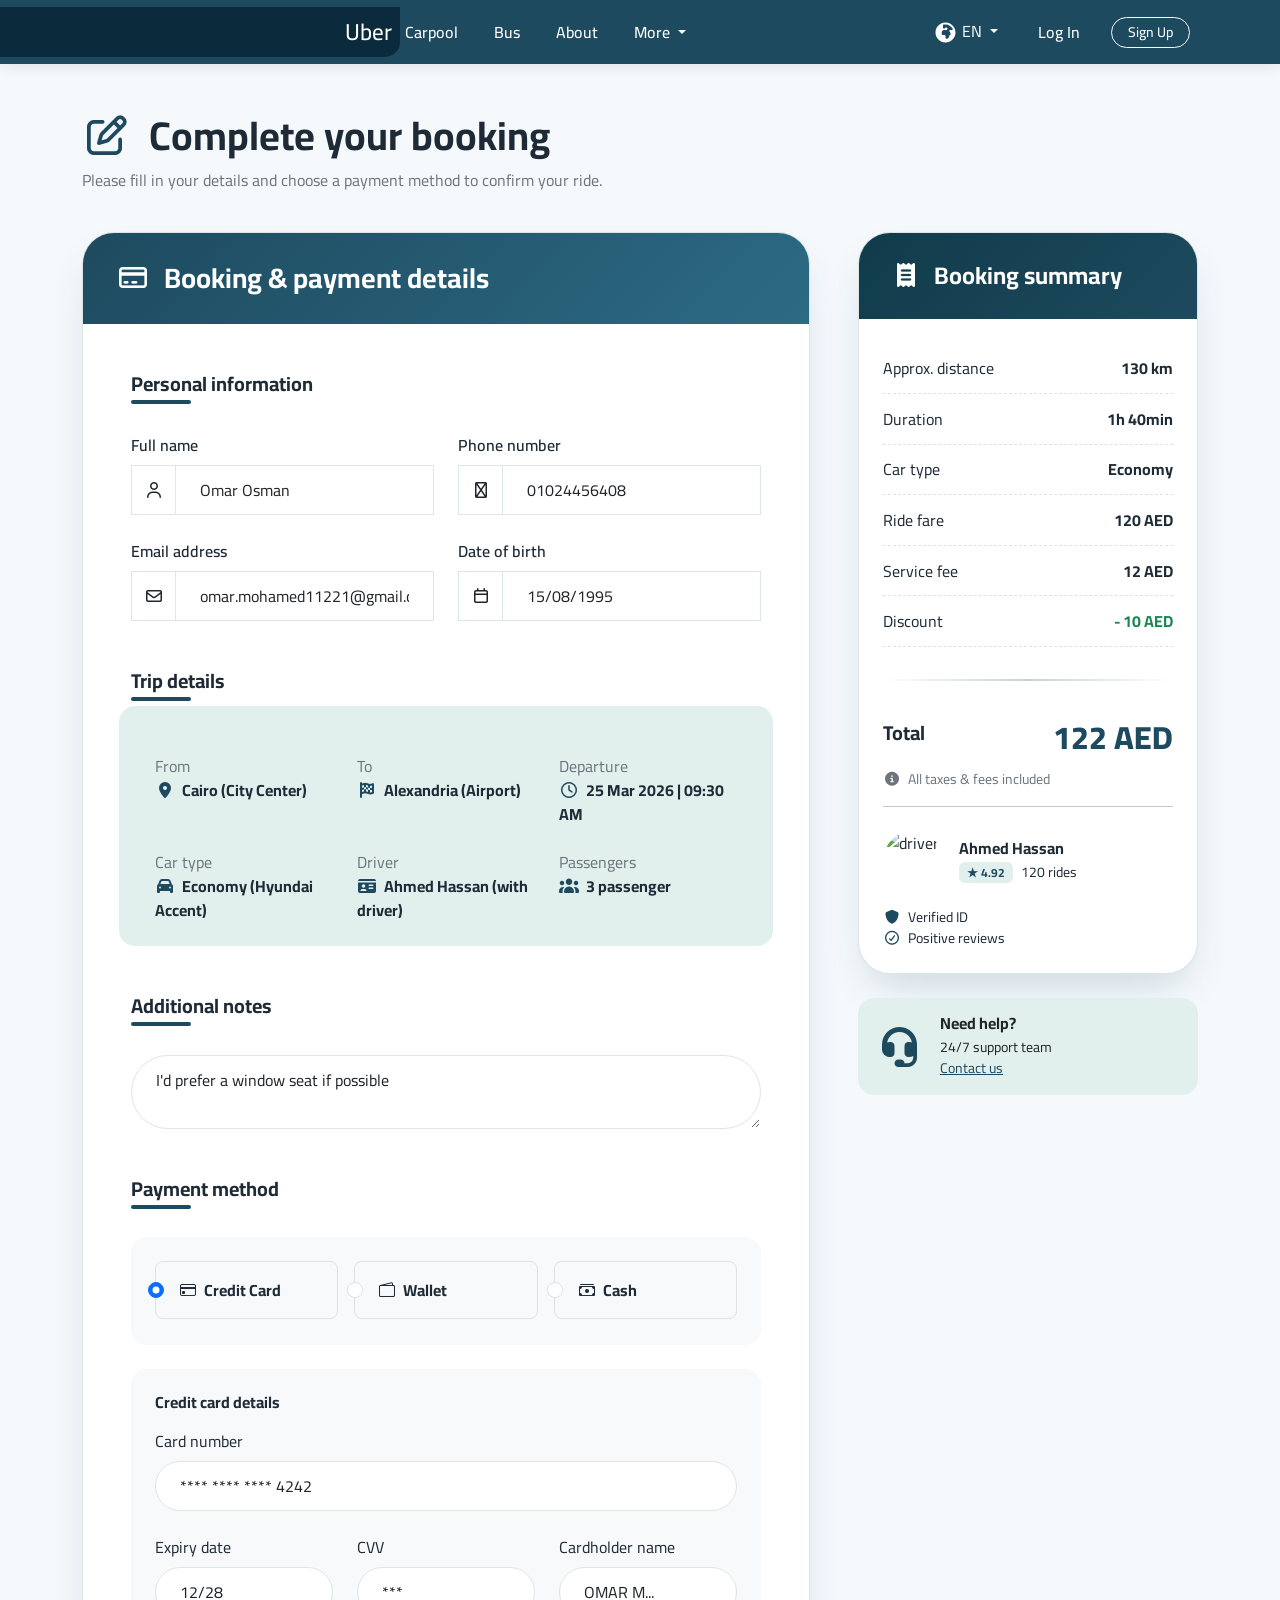
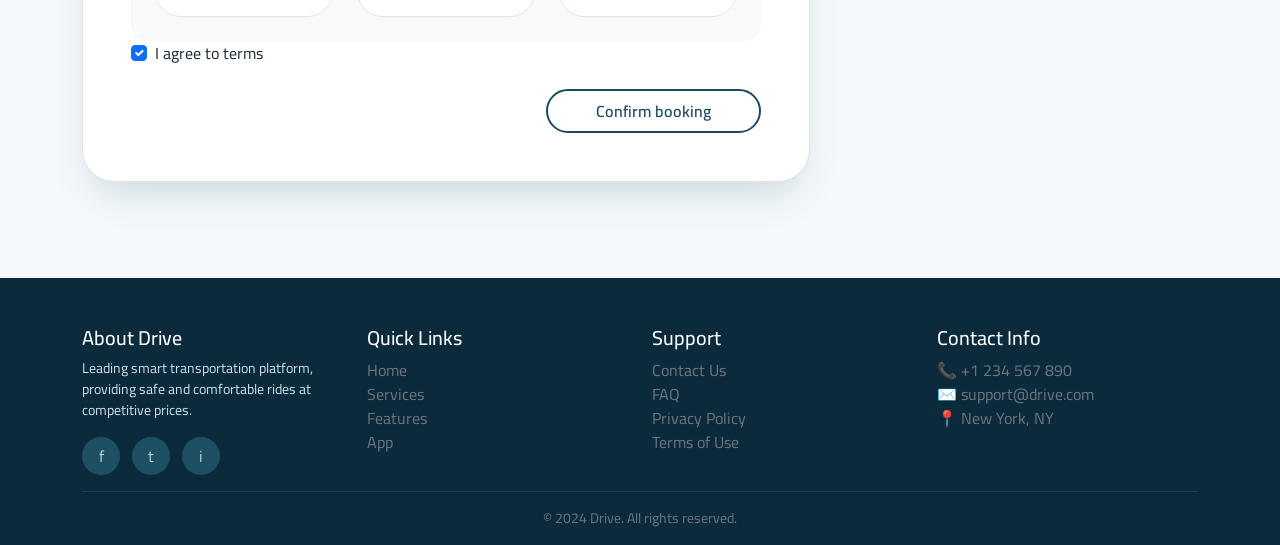
==== commit a82ac070: "update all file by Ali Elshaer" ====
--- a/payment.html
+++ b/payment.html
@@ -1,474 +1,474 @@
-<!DOCTYPE html>
-<html lang="en" dir="ltr">
-
-<head>
-  <meta charset="UTF-8">
-  <meta name="viewport" content="width=device-width, initial-scale=1.0">
-  <title>Uber</title>
-  <!-- Bootstrap 5 + Icons -->
-  <link href="https://cdn.jsdelivr.net/npm/bootstrap@5.3.2/dist/css/bootstrap.min.css" rel="stylesheet">
-  <link rel="stylesheet" href="css/bootstrap.min.css">
-  <link rel="stylesheet" href="assets/css/all.min.css">
-  <link href="https://fonts.googleapis.com/css2?family=Cairo:wght@200..1000&family=Carrois+Gothic&display=swap"
-    rel="stylesheet">
-     <link rel="stylesheet" href="https://cdn.jsdelivr.net/npm/bootstrap-icons@1.11.3/font/bootstrap-icons.min.css">
-  <link rel="stylesheet" href="css/payment.css">
-  <link rel="stylesheet" href="css/layout.css">
-</head>
-
-<body>
-
-  <!-- ========== SIMPLE NAVBAR ========== -->
-  <nav class="navbar navbar-expand-lg navbar-dark" style="background-color: #1e4a5f;">
-    <div class="container">
-      <a class="navbar-brand" href="index.html">
-        <span>Uber</span>
-      </a>
-      <button class="navbar-toggler" type="button" data-bs-toggle="collapse" data-bs-target="#navbarMain"
-        aria-controls="navbarMain" aria-expanded="false" aria-label="Toggle navigation">
-        <span class="navbar-toggler-icon"></span>
-      </button>
-      <div class="collapse navbar-collapse" id="navbarMain">
-        <ul class="navbar-nav mx-auto mb-2 mb-lg-0 nav-list-gap">
-          <li class="nav-item"><a class="nav-link active" href="index.html">Home</a></li>
-          <li class="nav-item"><a class="nav-link" href="#">Carpool</a></li>
-          <li class="nav-item"><a class="nav-link" href="#">Bus</a></li>
-          <li class="nav-item"><a class="nav-link" href="#">About</a></li>
-          <li class="nav-item dropdown">
-            <a class="nav-link dropdown-toggle" href="#" role="button" data-bs-toggle="dropdown" aria-expanded="false">
-              More
-            </a>
-            <ul class="dropdown-menu">
-              <li><a class="dropdown-item" href="#">Contact Us</a></li>
-              <li><a class="dropdown-item" href="#">FAQ</a></li>
-              <li><a class="dropdown-item" href="#">Support</a></li>
-              <li><a class="dropdown-item" href="#">Blog</a></li>
-              <li><a class="dropdown-item" href="#">Careers</a></li>
-            </ul>
-          </li>
-        </ul>
-        <div class="d-flex align-items-center gap-3">
-          <!-- language dropdown -->
-          <div class="dropdown">
-            <button class="btn btn-link text-white text-decoration-none dropdown-toggle p-0" type="button"
-              data-bs-toggle="dropdown" aria-expanded="false">
-              <img src="assets/earth-africa-solid-full.svg" width="25" alt=""> EN
-            </button>
-            <ul class="dropdown-menu dropdown-menu-end">
-              <li><a class="dropdown-item active" href="#">English (EN)</a></li>
-              <li><a class="dropdown-item" href="#">العربية (AR)</a></li>
-            </ul>
-          </div>
-          <div class="login-signin">
-            <a href="#" class="me-2 login">Log In</a>
-            <a href="#" class="btn btn-outline-light btn-sm px-3 rounded-pill signup">Sign Up</a>
-          </div>
-        </div>
-      </div>
-    </div>
-  </nav>
-
-  <!-- ========== MAIN: STATIC BOOKING FORM ========== -->
-  <main class="container py-5">
-    <div class="row mb-4">
-      <div class="col">
-        <h1 class="fw-bold"><i class="fa-regular fa-pen-to-square me-2 text-brand"></i> Complete your booking</h1>
-        <p class="text-secondary">Please fill in your details and choose a payment method to confirm your ride.</p>
-      </div>
-    </div>
-
-    <div class="row g-5">
-      <!-- LEFT COLUMN: main form (customer & payment) -->
-      <div class="col-lg-8">
-        <div class="booking-card">
-          <div class="booking-header">
-            <h3 class="mb-0 fw-bold"><i class="fa-regular fa-credit-card me-2"></i> Booking & payment details</h3>
-          </div>
-          <div class="p-4 p-md-5">
-            <!-- static form (no JS) -->
-            <form id="bookingForm">
-
-              <!-- customer info -->
-              <h5 class="section-title">Personal information</h5>
-              <div class="row g-4 mb-4">
-
-                <div class="col-md-6">
-                  <label class="form-label fw-semibold">Full name</label>
-                  <div class="input-group">
-                    <span class="input-group-text"><i class="fa-regular fa-user"></i></span>
-                    <input type="text" name="fullName" class="form-control" value="Omar Osman" placeholder="As on ID">
-                  </div>
-                </div>
-
-                <div class="col-md-6">
-                  <label class="form-label fw-semibold">Phone number</label>
-                  <div class="input-group">
-                    <span class="input-group-text"><i class="fa-regular fa-phone"></i></span>
-                    <input type="tel" name="phone" class="form-control" value="01024456408" placeholder="Contact">
-                  </div>
-                </div>
-
-                <div class="col-md-6">
-                  <label class="form-label fw-semibold">Email address</label>
-                  <div class="input-group">
-                    <span class="input-group-text"><i class="fa-regular fa-envelope"></i></span>
-                    <input type="email" name="email" class="form-control" value="omar.mohamed11221@gmail.com"
-                      placeholder="Confirmation">
-                  </div>
-                </div>
-
-                <div class="col-md-6">
-                  <label class="form-label fw-semibold">Date of birth</label>
-                  <div class="input-group">
-                    <span class="input-group-text"><i class="fa-regular fa-calendar"></i></span>
-                    <input type="text" name="dob" class="form-control" value="15/08/1995" placeholder="DD/MM/YYYY">
-                  </div>
-                </div>
-
-              </div>
-
-              <!-- trip details -->
-              <h5 class="section-title mt-5">Trip details</h5>
-              <div class="row g-4 mb-4 bg-soft-mint p-4 rounded-4">
-
-                <div class="col-md-4">
-                  <span class="text-secondary">From</span>
-                  <p class="fw-bold fs-6 mb-0">
-                    <i class="fa-solid fa-location-dot text-brand me-1"></i>
-                    <input type="hidden" name="from" value="Dubai (City Center)">
-                    Cairo (City Center)
-                  </p>
-                </div>
-
-                <div class="col-md-4">
-                  <span class="text-secondary">To</span>
-                  <p class="fw-bold fs-6 mb-0">
-                    <i class="fa-solid fa-flag-checkered text-brand me-1"></i>
-                    <input type="hidden" name="to" value="Alexandria (Airport)">
-                    Alexandria (Airport)
-                  </p>
-                </div>
-
-                <div class="col-md-4">
-                  <span class="text-secondary">Departure</span>
-                  <p class="fw-bold fs-6 mb-0">
-                    <i class="fa-regular fa-clock text-brand me-1"></i>
-                    <input type="hidden" name="departure" value="25 Mar 2026 | 09:30 AM">
-                    25 Mar 2026 | 09:30 AM
-                  </p>
-                </div>
-
-                <div class="col-md-4">
-                  <span class="text-secondary">Car type</span>
-                  <p class="fw-bold fs-6 mb-0">
-                    <i class="fa-solid fa-car text-brand me-1"></i>
-                    <input type="hidden" name="carType" value="Economy (Hyundai Accent)">
-                    Economy (Hyundai Accent)
-                  </p>
-                </div>
-
-                <div class="col-md-4">
-                  <span class="text-secondary">Driver</span>
-                  <p class="fw-bold fs-6 mb-0">
-                    <i class="fa-solid fa-id-card text-brand me-1"></i>
-                    <input type="hidden" name="driver" value="Ahmed Hassan (with driver)">
-                    Ahmed Hassan (with driver)
-                  </p>
-                </div>
-
-                <div class="col-md-4">
-                  <span class="text-secondary">Passengers</span>
-                  <p class="fw-bold fs-6 mb-0">
-                    <i class="fa-solid fa-users text-brand me-1"></i>
-                    <input type="hidden" name="passengers" value="1 passenger">
-                    3 passenger
-                  </p>
-                </div>
-
-              </div>
-
-              <!-- notes -->
-              <h5 class="section-title mt-5">Additional notes</h5>
-              <div class="mb-4">
-                <textarea name="notes" class="form-control" rows="2">I'd prefer a window seat if possible</textarea>
-              </div>
-
-        <!-- payment -->
-<h5 class="section-title mt-5">Payment method</h5>
-
-<!-- hidden input to store selected method for botstrap -->
-<input type="hidden" name="paymentMethod" id="selectedPaymentMethod" value="creditCard">
-
-<!-- Payment Method Selection -->
-<div class="bg-light p-4 rounded-4 mb-4">
-  <div class="row g-3">
-    <!-- Credit Card Option -->
-    <div class="col-md-4">
-      <div class="form-check card-option p-3 border rounded-3" style="cursor: pointer;" onclick="document.getElementById('creditRadio').click();">
-        <input class="form-check-input" type="radio" name="paymentMethodGroup" id="creditRadio" value="creditCard" checked>
-        <label class="form-check-label fw-bold ms-2" for="creditRadio">
-          <i class="bi bi-credit-card me-2"></i>Credit Card
-        </label>
-      </div>
-    </div>
-    <!-- Wallet Option -->
-    <div class="col-md-4">
-      <div class="form-check card-option p-3 border rounded-3" style="cursor: pointer;" onclick="document.getElementById('walletRadio').click();">
-        <input class="form-check-input" type="radio" name="paymentMethodGroup" id="walletRadio" value="wallet">
-        <label class="form-check-label fw-bold ms-2" for="walletRadio">
-          <i class="bi bi-wallet2 me-2"></i>Wallet
-        </label>
-      </div>
-    </div>
-    <!-- Cash Option -->
-    <div class="col-md-4">
-      <div class="form-check card-option p-3 border rounded-3" style="cursor: pointer;" onclick="document.getElementById('cashRadio').click();">
-        <input class="form-check-input" type="radio" name="paymentMethodGroup" id="cashRadio" value="cash">
-        <label class="form-check-label fw-bold ms-2" for="cashRadio">
-          <i class="bi bi-cash-stack me-2"></i>Cash
-        </label>
-      </div>
-    </div>
-  </div>
-</div>
-
-<!-- Credit card details (shown only if credit card is selected) -->
-<div id="creditCardDetails" class="bg-light p-4 rounded-4">
-  <h6 class="fw-bold mb-3">Credit card details</h6>
-
-  <div class="row g-4">
-
-    <div class="col-12">
-      <label class="form-label">Card number</label>
-      <input type="text" name="cardNumber" class="form-control" value="**** **** **** 4242">
-    </div>
-
-    <div class="col-md-4">
-      <label class="form-label">Expiry date</label>
-      <input type="text" name="expiry" class="form-control" value="12/28">
-    </div>
-
-    <div class="col-md-4">
-      <label class="form-label">CVV</label>
-      <input type="text" name="cvv" class="form-control" value="***">
-    </div>
-
-    <div class="col-md-4">
-      <label class="form-label">Cardholder name</label>
-      <input type="text" name="cardHolder" class="form-control" value="OMAR M...">
-    </div>
-
-  </div>
-</div>
-
-<!-- Simple JavaScript to handle the toggling and update the hidden input -->
-<script>
-  (function() {
-    // Get references to the radio buttons and the credit card section
-    const creditRadio = document.getElementById('creditRadio');
-    const walletRadio = document.getElementById('walletRadio');
-    const cashRadio = document.getElementById('cashRadio');
-    const creditCardSection = document.getElementById('creditCardDetails');
-    const hiddenInput = document.getElementById('selectedPaymentMethod');
-
-    // Function to update the UI based on selected payment method
-    function updatePaymentMethod(value) {
-      // Update hidden input for botstrap
-      hiddenInput.value = value;
-
-      // Show or hide credit card section
-      if (value === 'creditCard') {
-        creditCardSection.style.display = 'block';
-      } else {
-        creditCardSection.style.display = 'none';
-      }
-
-      // Optional: Add visual feedback for selected option (Bootstrap handles this with .active class usually, but we can log)
-      console.log('Payment method changed to:', value);
-    }
-
-    // Add event listeners to radio buttons
-    creditRadio.addEventListener('change', function() {
-      if (this.checked) {
-        updatePaymentMethod('creditCard');
-      }
-    });
-
-    walletRadio.addEventListener('change', function() {
-      if (this.checked) {
-        updatePaymentMethod('wallet');
-      }
-    });
-
-    cashRadio.addEventListener('change', function() {
-      if (this.checked) {
-        updatePaymentMethod('cash');
-      }
-    });
-
-    // Initialize the display on page load (in case default is creditCard)
-    // Also ensure that if the page loads with a different default, it's handled.
-    // The HTML has 'creditCard' checked by default.
-    if (creditRadio.checked) {
-      updatePaymentMethod('creditCard');
-    } else if (walletRadio.checked) {
-      updatePaymentMethod('wallet');
-    } else if (cashRadio.checked) {
-      updatePaymentMethod('cash');
-    }
-  })();
-</script>
-
-<!-- Make sure to include Bootstrap Icons in the <head> of your page if not already present -->
-<!--
-<head>
-  ...
-  <link rel="stylesheet" href="https://cdn.jsdelivr.net/npm/bootstrap-icons@1.11.3/font/bootstrap-icons.min.css">
-  ...
-</head>
--->
-
-              <!-- terms -->
-              <div class="form-check mb-4">
-                <input class="form-check-input" type="checkbox" name="terms" id="termsCheck" checked>
-                <label class="form-check-label" for="termsCheck">
-                  I agree to terms
-                </label>
-              </div>
-
-              <!-- submit -->
-              <div class="d-grid gap-3 d-md-flex justify-content-md-end">
-                <button class="btn btn-outline-custom px-5" type="submit">
-                  Confirm booking
-                </button>
-              </div>
-
-            </form>
-          </div>
-        </div>
-      </div>
-
-      <!-- RIGHT COLUMN: booking summary & price -->
-      <div class="col-lg-4">
-        <div class="booking-card">
-          <div class="booking-header" style="background: linear-gradient(135deg, #0f3b4a, #1e4a5f);">
-            <h4 class="mb-0 fw-bold"><i class="fa-solid fa-receipt me-2"></i> Booking summary</h4>
-          </div>
-          <div class="p-4">
-            <div class="summary-item">
-              <span>Approx. distance</span>
-              <span class="fw-bold">130 km</span>
-            </div>
-            <div class="summary-item">
-              <span>Duration</span>
-              <span class="fw-bold">1h 40min</span>
-            </div>
-            <div class="summary-item">
-              <span>Car type</span>
-              <span class="fw-bold">Economy</span>
-            </div>
-            <div class="summary-item">
-              <span>Ride fare</span>
-              <span class="fw-bold">120 AED</span>
-            </div>
-            <div class="summary-item">
-              <span>Service fee</span>
-              <span class="fw-bold">12 AED</span>
-            </div>
-            <div class="summary-item">
-              <span>Discount</span>
-              <span class="fw-bold text-success">- 10 AED</span>
-            </div>
-            <div class="divider"></div>
-            <div class="d-flex justify-content-between align-items-center">
-              <span class="h5 fw-bold">Total</span>
-              <span class="price-tag">122 AED</span>
-            </div>
-            <p class="small text-secondary mt-2"><i class="fa-solid fa-circle-info me-1"></i> All taxes & fees
-              included</p>
-            <hr>
-            <!-- driver mini profile -->
-            <div class="d-flex gap-3 align-items-center mt-4">
-              <img src="https://randomuser.me/api/portraits/men/44.jpg" class="rounded-circle" width="60" height="60"
-                alt="driver">
-              <div>
-                <h6 class="fw-bold mb-1">Ahmed Hassan</h6>
-                <div class="d-flex align-items-center gap-2">
-                  <span class="badge bg-soft-mint text-brand">★ 4.92</span>
-                  <span class="small">120 rides</span>
-                </div>
-              </div>
-            </div>
-            <div class="mt-3 small">
-              <i class="fa-solid fa-shield text-brand me-1"></i> Verified ID<br>
-              <i class="fa-regular fa-circle-check text-brand me-1"></i> Positive reviews
-            </div>
-          </div>
-        </div>
-
-        <!-- support card -->
-        <div class="card border-0 bg-soft-mint p-3 mt-4 rounded-4">
-          <div class="d-flex gap-3 align-items-center">
-            <i class="fa-solid fa-headset fs-1 text-brand"></i>
-            <div>
-              <h6 class="fw-bold mb-1">Need help?</h6>
-              <p class="small mb-0">24/7 support team <br> <a href="#" class="text-brand">Contact us</a></p>
-            </div>
-          </div>
-        </div>
-      </div>
-    </div>
-
-  </main>
-
-
-  <!-- ==================== FOOTER (BOOTSTRAP) ==================== -->
-  <footer class="footer pt-5 pb-3 mt-5">
-    <div class="container">
-      <div class="row gy-4">
-        <div class="col-md-3">
-          <h5 class="text-white">About Drive</h5>
-          <p class="small">Leading smart transportation platform, providing safe and comfortable rides at competitive
-            prices.</p>
-          <div>
-            <a href="#" class="social-link">f</a>
-            <a href="#" class="social-link">t</a>
-            <a href="#" class="social-link">i</a>
-          </div>
-        </div>
-        <div class="col-md-3">
-          <h5 class="text-white">Quick Links</h5>
-          <ul class="list-unstyled">
-            <li><a href="#" class="text-secondary text-decoration-none">Home</a></li>
-            <li><a href="#" class="text-secondary text-decoration-none">Services</a></li>
-            <li><a href="#" class="text-secondary text-decoration-none">Features</a></li>
-            <li><a href="#" class="text-secondary text-decoration-none">App</a></li>
-          </ul>
-        </div>
-        <div class="col-md-3">
-          <h5 class="text-white">Support</h5>
-          <ul class="list-unstyled">
-            <li><a href="#" class="text-secondary text-decoration-none">Contact Us</a></li>
-            <li><a href="#" class="text-secondary text-decoration-none">FAQ</a></li>
-            <li><a href="#" class="text-secondary text-decoration-none">Privacy Policy</a></li>
-            <li><a href="#" class="text-secondary text-decoration-none">Terms of Use</a></li>
-          </ul>
-        </div>
-        <div class="col-md-3">
-          <h5 class="text-white">Contact Info</h5>
-          <ul class="list-unstyled text-secondary">
-            <li>📞 +1 234 567 890</li>
-            <li>✉️ support@drive.com</li>
-            <li>📍 New York, NY</li>
-          </ul>
-        </div>
-      </div>
-      <hr class="border-secondary">
-      <div class="text-center small text-secondary">&copy; 2024 Drive. All rights reserved.</div>
-    </div>
-  </footer>
-  <script src="js/bootstrap.bundle.min.js"></script>
-  <script src="js/scripdonet.js"></script>
-</body>
-
+<!DOCTYPE html>
+<html lang="en" dir="ltr">
+
+<head>
+  <meta charset="UTF-8">
+  <meta name="viewport" content="width=device-width, initial-scale=1.0">
+  <title>Uber</title>
+  <!-- Bootstrap 5 + Icons -->
+  <link href="https://cdn.jsdelivr.net/npm/bootstrap@5.3.2/dist/css/bootstrap.min.css" rel="stylesheet">
+  <link rel="stylesheet" href="css/bootstrap.min.css">
+  <link rel="stylesheet" href="assets/css/all.min.css">
+  <link href="https://fonts.googleapis.com/css2?family=Cairo:wght@200..1000&family=Carrois+Gothic&display=swap"
+    rel="stylesheet">
+     <link rel="stylesheet" href="https://cdn.jsdelivr.net/npm/bootstrap-icons@1.11.3/font/bootstrap-icons.min.css">
+  <link rel="stylesheet" href="css/payment.css">
+  <link rel="stylesheet" href="css/layout.css">
+</head>
+
+<body>
+
+  <!-- ========== SIMPLE NAVBAR ========== -->
+  <nav class="navbar navbar-expand-lg navbar-dark" style="background-color: #1e4a5f;">
+    <div class="container">
+      <a class="navbar-brand" href="index.html">
+        <span>Uber</span>
+      </a>
+      <button class="navbar-toggler" type="button" data-bs-toggle="collapse" data-bs-target="#navbarMain"
+        aria-controls="navbarMain" aria-expanded="false" aria-label="Toggle navigation">
+        <span class="navbar-toggler-icon"></span>
+      </button>
+      <div class="collapse navbar-collapse" id="navbarMain">
+        <ul class="navbar-nav mx-auto mb-2 mb-lg-0 nav-list-gap">
+          <li class="nav-item"><a class="nav-link active" href="index.html">Home</a></li>
+          <li class="nav-item"><a class="nav-link" href="#">Carpool</a></li>
+          <li class="nav-item"><a class="nav-link" href="#">Bus</a></li>
+          <li class="nav-item"><a class="nav-link" href="#">About</a></li>
+          <li class="nav-item dropdown">
+            <a class="nav-link dropdown-toggle" href="#" role="button" data-bs-toggle="dropdown" aria-expanded="false">
+              More
+            </a>
+            <ul class="dropdown-menu">
+              <li><a class="dropdown-item" href="#">Contact Us</a></li>
+              <li><a class="dropdown-item" href="#">FAQ</a></li>
+              <li><a class="dropdown-item" href="#">Support</a></li>
+              <li><a class="dropdown-item" href="#">Blog</a></li>
+              <li><a class="dropdown-item" href="#">Careers</a></li>
+            </ul>
+          </li>
+        </ul>
+        <div class="d-flex align-items-center gap-3">
+          <!-- language dropdown -->
+          <div class="dropdown">
+            <button class="btn btn-link text-white text-decoration-none dropdown-toggle p-0" type="button"
+              data-bs-toggle="dropdown" aria-expanded="false">
+              <img src="assets/earth-africa-solid-full.svg" width="25" alt=""> EN
+            </button>
+            <ul class="dropdown-menu dropdown-menu-end">
+              <li><a class="dropdown-item active" href="#">English (EN)</a></li>
+              <li><a class="dropdown-item" href="#">العربية (AR)</a></li>
+            </ul>
+          </div>
+          <div class="login-signin">
+            <a href="#" class="me-2 login">Log In</a>
+            <a href="#" class="btn btn-outline-light btn-sm px-3 rounded-pill signup">Sign Up</a>
+          </div>
+        </div>
+      </div>
+    </div>
+  </nav>
+
+  <!-- ========== MAIN: STATIC BOOKING FORM ========== -->
+  <main class="container py-5">
+    <div class="row mb-4">
+      <div class="col">
+        <h1 class="fw-bold"><i class="fa-regular fa-pen-to-square me-2 text-brand"></i> Complete your booking</h1>
+        <p class="text-secondary">Please fill in your details and choose a payment method to confirm your ride.</p>
+      </div>
+    </div>
+
+    <div class="row g-5">
+      <!-- LEFT COLUMN: main form (customer & payment) -->
+      <div class="col-lg-8">
+        <div class="booking-card">
+          <div class="booking-header">
+            <h3 class="mb-0 fw-bold"><i class="fa-regular fa-credit-card me-2"></i> Booking & payment details</h3>
+          </div>
+          <div class="p-4 p-md-5">
+            <!-- static form (no JS) -->
+            <form id="bookingForm">
+
+              <!-- customer info -->
+              <h5 class="section-title">Personal information</h5>
+              <div class="row g-4 mb-4">
+
+                <div class="col-md-6">
+                  <label class="form-label fw-semibold">Full name</label>
+                  <div class="input-group">
+                    <span class="input-group-text"><i class="fa-regular fa-user"></i></span>
+                    <input type="text" name="fullName" class="form-control" value="Omar Osman" placeholder="As on ID">
+                  </div>
+                </div>
+
+                <div class="col-md-6">
+                  <label class="form-label fw-semibold">Phone number</label>
+                  <div class="input-group">
+                    <span class="input-group-text"><i class="fa-regular fa-phone"></i></span>
+                    <input type="tel" name="phone" class="form-control" value="01024456408" placeholder="Contact">
+                  </div>
+                </div>
+
+                <div class="col-md-6">
+                  <label class="form-label fw-semibold">Email address</label>
+                  <div class="input-group">
+                    <span class="input-group-text"><i class="fa-regular fa-envelope"></i></span>
+                    <input type="email" name="email" class="form-control" value="omar.mohamed11221@gmail.com"
+                      placeholder="Confirmation">
+                  </div>
+                </div>
+
+                <div class="col-md-6">
+                  <label class="form-label fw-semibold">Date of birth</label>
+                  <div class="input-group">
+                    <span class="input-group-text"><i class="fa-regular fa-calendar"></i></span>
+                    <input type="text" name="dob" class="form-control" value="15/08/1995" placeholder="DD/MM/YYYY">
+                  </div>
+                </div>
+
+              </div>
+
+              <!-- trip details -->
+              <h5 class="section-title mt-5">Trip details</h5>
+              <div class="row g-4 mb-4 bg-soft-mint p-4 rounded-4">
+
+                <div class="col-md-4">
+                  <span class="text-secondary">From</span>
+                  <p class="fw-bold fs-6 mb-0">
+                    <i class="fa-solid fa-location-dot text-brand me-1"></i>
+                    <input type="hidden" name="from" value="Dubai (City Center)">
+                    Cairo (City Center)
+                  </p>
+                </div>
+
+                <div class="col-md-4">
+                  <span class="text-secondary">To</span>
+                  <p class="fw-bold fs-6 mb-0">
+                    <i class="fa-solid fa-flag-checkered text-brand me-1"></i>
+                    <input type="hidden" name="to" value="Alexandria (Airport)">
+                    Alexandria (Airport)
+                  </p>
+                </div>
+
+                <div class="col-md-4">
+                  <span class="text-secondary">Departure</span>
+                  <p class="fw-bold fs-6 mb-0">
+                    <i class="fa-regular fa-clock text-brand me-1"></i>
+                    <input type="hidden" name="departure" value="25 Mar 2026 | 09:30 AM">
+                    25 Mar 2026 | 09:30 AM
+                  </p>
+                </div>
+
+                <div class="col-md-4">
+                  <span class="text-secondary">Car type</span>
+                  <p class="fw-bold fs-6 mb-0">
+                    <i class="fa-solid fa-car text-brand me-1"></i>
+                    <input type="hidden" name="carType" value="Economy (Hyundai Accent)">
+                    Economy (Hyundai Accent)
+                  </p>
+                </div>
+
+                <div class="col-md-4">
+                  <span class="text-secondary">Driver</span>
+                  <p class="fw-bold fs-6 mb-0">
+                    <i class="fa-solid fa-id-card text-brand me-1"></i>
+                    <input type="hidden" name="driver" value="Ahmed Hassan (with driver)">
+                    Ahmed Hassan (with driver)
+                  </p>
+                </div>
+
+                <div class="col-md-4">
+                  <span class="text-secondary">Passengers</span>
+                  <p class="fw-bold fs-6 mb-0">
+                    <i class="fa-solid fa-users text-brand me-1"></i>
+                    <input type="hidden" name="passengers" value="1 passenger">
+                    3 passenger
+                  </p>
+                </div>
+
+              </div>
+
+              <!-- notes -->
+              <h5 class="section-title mt-5">Additional notes</h5>
+              <div class="mb-4">
+                <textarea name="notes" class="form-control" rows="2">I'd prefer a window seat if possible</textarea>
+              </div>
+
+        <!-- payment -->
+<h5 class="section-title mt-5">Payment method</h5>
+
+<!-- hidden input to store selected method for botstrap -->
+<input type="hidden" name="paymentMethod" id="selectedPaymentMethod" value="creditCard">
+
+<!-- Payment Method Selection -->
+<div class="bg-light p-4 rounded-4 mb-4">
+  <div class="row g-3">
+    <!-- Credit Card Option -->
+    <div class="col-md-4">
+      <div class="form-check card-option p-3 border rounded-3" style="cursor: pointer;" onclick="document.getElementById('creditRadio').click();">
+        <input class="form-check-input" type="radio" name="paymentMethodGroup" id="creditRadio" value="creditCard" checked>
+        <label class="form-check-label fw-bold ms-2" for="creditRadio">
+          <i class="bi bi-credit-card me-2"></i>Credit Card
+        </label>
+      </div>
+    </div>
+    <!-- Wallet Option -->
+    <div class="col-md-4">
+      <div class="form-check card-option p-3 border rounded-3" style="cursor: pointer;" onclick="document.getElementById('walletRadio').click();">
+        <input class="form-check-input" type="radio" name="paymentMethodGroup" id="walletRadio" value="wallet">
+        <label class="form-check-label fw-bold ms-2" for="walletRadio">
+          <i class="bi bi-wallet2 me-2"></i>Wallet
+        </label>
+      </div>
+    </div>
+    <!-- Cash Option -->
+    <div class="col-md-4">
+      <div class="form-check card-option p-3 border rounded-3" style="cursor: pointer;" onclick="document.getElementById('cashRadio').click();">
+        <input class="form-check-input" type="radio" name="paymentMethodGroup" id="cashRadio" value="cash">
+        <label class="form-check-label fw-bold ms-2" for="cashRadio">
+          <i class="bi bi-cash-stack me-2"></i>Cash
+        </label>
+      </div>
+    </div>
+  </div>
+</div>
+
+<!-- Credit card details (shown only if credit card is selected) -->
+<div id="creditCardDetails" class="bg-light p-4 rounded-4">
+  <h6 class="fw-bold mb-3">Credit card details</h6>
+
+  <div class="row g-4">
+
+    <div class="col-12">
+      <label class="form-label">Card number</label>
+      <input type="text" name="cardNumber" class="form-control" value="**** **** **** 4242">
+    </div>
+
+    <div class="col-md-4">
+      <label class="form-label">Expiry date</label>
+      <input type="text" name="expiry" class="form-control" value="12/28">
+    </div>
+
+    <div class="col-md-4">
+      <label class="form-label">CVV</label>
+      <input type="text" name="cvv" class="form-control" value="***">
+    </div>
+
+    <div class="col-md-4">
+      <label class="form-label">Cardholder name</label>
+      <input type="text" name="cardHolder" class="form-control" value="OMAR M...">
+    </div>
+
+  </div>
+</div>
+
+<!-- Simple JavaScript to handle the toggling and update the hidden input -->
+<script>
+  (function() {
+    // Get references to the radio buttons and the credit card section
+    const creditRadio = document.getElementById('creditRadio');
+    const walletRadio = document.getElementById('walletRadio');
+    const cashRadio = document.getElementById('cashRadio');
+    const creditCardSection = document.getElementById('creditCardDetails');
+    const hiddenInput = document.getElementById('selectedPaymentMethod');
+
+    // Function to update the UI based on selected payment method
+    function updatePaymentMethod(value) {
+      // Update hidden input for botstrap
+      hiddenInput.value = value;
+
+      // Show or hide credit card section
+      if (value === 'creditCard') {
+        creditCardSection.style.display = 'block';
+      } else {
+        creditCardSection.style.display = 'none';
+      }
+
+      // Optional: Add visual feedback for selected option (Bootstrap handles this with .active class usually, but we can log)
+      console.log('Payment method changed to:', value);
+    }
+
+    // Add event listeners to radio buttons
+    creditRadio.addEventListener('change', function() {
+      if (this.checked) {
+        updatePaymentMethod('creditCard');
+      }
+    });
+
+    walletRadio.addEventListener('change', function() {
+      if (this.checked) {
+        updatePaymentMethod('wallet');
+      }
+    });
+
+    cashRadio.addEventListener('change', function() {
+      if (this.checked) {
+        updatePaymentMethod('cash');
+      }
+    });
+
+    // Initialize the display on page load (in case default is creditCard)
+    // Also ensure that if the page loads with a different default, it's handled.
+    // The HTML has 'creditCard' checked by default.
+    if (creditRadio.checked) {
+      updatePaymentMethod('creditCard');
+    } else if (walletRadio.checked) {
+      updatePaymentMethod('wallet');
+    } else if (cashRadio.checked) {
+      updatePaymentMethod('cash');
+    }
+  })();
+</script>
+
+<!-- Make sure to include Bootstrap Icons in the <head> of your page if not already present -->
+<!--
+<head>
+  ...
+  <link rel="stylesheet" href="https://cdn.jsdelivr.net/npm/bootstrap-icons@1.11.3/font/bootstrap-icons.min.css">
+  ...
+</head>
+-->
+
+              <!-- terms -->
+              <div class="form-check mb-4">
+                <input class="form-check-input" type="checkbox" name="terms" id="termsCheck" checked>
+                <label class="form-check-label" for="termsCheck">
+                  I agree to terms
+                </label>
+              </div>
+
+              <!-- submit -->
+              <div class="d-grid gap-3 d-md-flex justify-content-md-end">
+                <button class="btn btn-outline-custom px-5" type="submit">
+                  Confirm booking
+                </button>
+              </div>
+
+            </form>
+          </div>
+        </div>
+      </div>
+
+      <!-- RIGHT COLUMN: booking summary & price -->
+      <div class="col-lg-4">
+        <div class="booking-card">
+          <div class="booking-header" style="background: linear-gradient(135deg, #0f3b4a, #1e4a5f);">
+            <h4 class="mb-0 fw-bold"><i class="fa-solid fa-receipt me-2"></i> Booking summary</h4>
+          </div>
+          <div class="p-4">
+            <div class="summary-item">
+              <span>Approx. distance</span>
+              <span class="fw-bold">130 km</span>
+            </div>
+            <div class="summary-item">
+              <span>Duration</span>
+              <span class="fw-bold">1h 40min</span>
+            </div>
+            <div class="summary-item">
+              <span>Car type</span>
+              <span class="fw-bold">Economy</span>
+            </div>
+            <div class="summary-item">
+              <span>Ride fare</span>
+              <span class="fw-bold">120 AED</span>
+            </div>
+            <div class="summary-item">
+              <span>Service fee</span>
+              <span class="fw-bold">12 AED</span>
+            </div>
+            <div class="summary-item">
+              <span>Discount</span>
+              <span class="fw-bold text-success">- 10 AED</span>
+            </div>
+            <div class="divider"></div>
+            <div class="d-flex justify-content-between align-items-center">
+              <span class="h5 fw-bold">Total</span>
+              <span class="price-tag">122 AED</span>
+            </div>
+            <p class="small text-secondary mt-2"><i class="fa-solid fa-circle-info me-1"></i> All taxes & fees
+              included</p>
+            <hr>
+            <!-- driver mini profile -->
+            <div class="d-flex gap-3 align-items-center mt-4">
+              <img src="https://randomuser.me/api/portraits/men/44.jpg" class="rounded-circle" width="60" height="60"
+                alt="driver">
+              <div>
+                <h6 class="fw-bold mb-1">Ahmed Hassan</h6>
+                <div class="d-flex align-items-center gap-2">
+                  <span class="badge bg-soft-mint text-brand">★ 4.92</span>
+                  <span class="small">120 rides</span>
+                </div>
+              </div>
+            </div>
+            <div class="mt-3 small">
+              <i class="fa-solid fa-shield text-brand me-1"></i> Verified ID<br>
+              <i class="fa-regular fa-circle-check text-brand me-1"></i> Positive reviews
+            </div>
+          </div>
+        </div>
+
+        <!-- support card -->
+        <div class="card border-0 bg-soft-mint p-3 mt-4 rounded-4">
+          <div class="d-flex gap-3 align-items-center">
+            <i class="fa-solid fa-headset fs-1 text-brand"></i>
+            <div>
+              <h6 class="fw-bold mb-1">Need help?</h6>
+              <p class="small mb-0">24/7 support team <br> <a href="#" class="text-brand">Contact us</a></p>
+            </div>
+          </div>
+        </div>
+      </div>
+    </div>
+
+  </main>
+
+
+  <!-- ==================== FOOTER (BOOTSTRAP) ==================== -->
+  <footer class="footer pt-5 pb-3 mt-5">
+    <div class="container">
+      <div class="row gy-4">
+        <div class="col-md-3">
+          <h5 class="text-white">About Drive</h5>
+          <p class="small">Leading smart transportation platform, providing safe and comfortable rides at competitive
+            prices.</p>
+          <div>
+            <a href="#" class="social-link">f</a>
+            <a href="#" class="social-link">t</a>
+            <a href="#" class="social-link">i</a>
+          </div>
+        </div>
+        <div class="col-md-3">
+          <h5 class="text-white">Quick Links</h5>
+          <ul class="list-unstyled">
+            <li><a href="#" class="text-secondary text-decoration-none">Home</a></li>
+            <li><a href="#" class="text-secondary text-decoration-none">Services</a></li>
+            <li><a href="#" class="text-secondary text-decoration-none">Features</a></li>
+            <li><a href="#" class="text-secondary text-decoration-none">App</a></li>
+          </ul>
+        </div>
+        <div class="col-md-3">
+          <h5 class="text-white">Support</h5>
+          <ul class="list-unstyled">
+            <li><a href="#" class="text-secondary text-decoration-none">Contact Us</a></li>
+            <li><a href="#" class="text-secondary text-decoration-none">FAQ</a></li>
+            <li><a href="#" class="text-secondary text-decoration-none">Privacy Policy</a></li>
+            <li><a href="#" class="text-secondary text-decoration-none">Terms of Use</a></li>
+          </ul>
+        </div>
+        <div class="col-md-3">
+          <h5 class="text-white">Contact Info</h5>
+          <ul class="list-unstyled text-secondary">
+            <li>📞 +1 234 567 890</li>
+            <li>✉️ support@drive.com</li>
+            <li>📍 New York, NY</li>
+          </ul>
+        </div>
+      </div>
+      <hr class="border-secondary">
+      <div class="text-center small text-secondary">&copy; 2024 Drive. All rights reserved.</div>
+    </div>
+  </footer>
+  <script src="js/bootstrap.bundle.min.js"></script>
+  <script src="js/scripdonet.js"></script>
+</body>
+
 </html>
--- a/css/payment.css
+++ b/css/payment.css
@@ -1,148 +1,148 @@
-body {
-    font-family: 'Cairo', sans-serif;
-    background-color: #f5f9fc;
-    color: #1e2b37;
-}
-
-.navbar-brand img {
-    height: 42px;
-    filter: brightness(0) invert(1);
-}
-
-.btn-primary-custom {
-    background-color: #1e4a5f;
-    color: white;
-    border-radius: 60px;
-    padding: 0.7rem 2.5rem;
-    font-weight: 600;
-    border: none;
-    transition: 0.2s;
-}
-
-.btn-primary-custom:hover {
-    background-color: #0f3b4a;
-    color: white;
-}
-
-.btn-outline-custom {
-    border: 2px solid #1e4a5f;
-    color: #1e4a5f;
-    border-radius: 60px;
-    padding: 0.5rem 2rem;
-    font-weight: 600;
-    background: transparent;
-}
-
-.btn-outline-custom:hover {
-    background-color: #1e4a5f;
-    color: white;
-}
-
-.text-brand {
-    color: #1e4a5f !important;
-}
-
-.bg-soft-mint {
-    background-color: #e2f0ed;
-    /* same light teal */
-}
-
-.booking-card {
-    background: white;
-    border-radius: 2rem;
-    box-shadow: 0 20px 40px -12px rgba(30, 74, 95, 0.2);
-    border: 1px solid rgba(30, 74, 95, 0.15);
-    overflow: hidden;
-}
-
-.booking-header {
-    background: linear-gradient(135deg, #1e4a5f 0%, #2c6b84 100%);
-    color: white;
-    padding: 1.8rem 2rem;
-}
-
-.section-title {
-    font-weight: 700;
-    position: relative;
-    padding-bottom: 0.5rem;
-    margin-bottom: 1.8rem;
-}
-
-.section-title::after {
-    content: '';
-    position: absolute;
-    bottom: 0;
-    left: 0;
-    width: 60px;
-    height: 4px;
-    background-color: #1e4a5f;
-    border-radius: 5px;
-}
-
-.summary-item {
-    display: flex;
-    justify-content: space-between;
-    padding: 0.8rem 0;
-    border-bottom: 1px dashed #dee2e6;
-}
-
-.summary-item:last-child {
-    border-bottom: none;
-}
-
-.price-tag {
-    font-size: 2rem;
-    font-weight: 800;
-    color: #1e4a5f;
-}
-
-.payment-method-card {
-    border: 2px solid #e9ecef;
-    border-radius: 1.5rem;
-    padding: 1.5rem 1rem;
-    text-align: center;
-    cursor: default;
-    transition: 0.2s;
-    height: 100%;
-}
-
-.payment-method-card.active {
-    border-color: #1e4a5f;
-    background-color: #e2f0ed;
-}
-
-.payment-method-card i {
-    font-size: 2.5rem;
-    color: #1e4a5f;
-    margin-bottom: 0.8rem;
-}
-
-.form-control,
-.form-select {
-    border-radius: 60px;
-    padding: 0.75rem 1.5rem;
-    border: 1.5px solid #dee7e5;
-}
-
-.form-control:focus,
-.form-select:focus {
-    border-color: #1e4a5f;
-    box-shadow: 0 0 0 0.25rem rgba(30, 74, 95, 0.25);
-}
-
-.input-group-text {
-    border-radius: 0 60px 60px 0;
-    background-color: white;
-    border: 1.5px solid #dee7e5;
-    border-right: none;
-}
-
-.input-group .form-control {
-    border-radius: 60px 0 0 60px;
-}
-
-.divider {
-    height: 2px;
-    background: linear-gradient(to right, transparent, #1e4a5f40, transparent);
-    margin: 2rem 0;
-}
+body {
+    font-family: 'Cairo', sans-serif;
+    background-color: #f5f9fc;
+    color: #1e2b37;
+}
+
+.navbar-brand img {
+    height: 42px;
+    filter: brightness(0) invert(1);
+}
+
+.btn-primary-custom {
+    background-color: #1e4a5f;
+    color: white;
+    border-radius: 60px;
+    padding: 0.7rem 2.5rem;
+    font-weight: 600;
+    border: none;
+    transition: 0.2s;
+}
+
+.btn-primary-custom:hover {
+    background-color: #0f3b4a;
+    color: white;
+}
+
+.btn-outline-custom {
+    border: 2px solid #1e4a5f;
+    color: #1e4a5f;
+    border-radius: 60px;
+    padding: 0.5rem 2rem;
+    font-weight: 600;
+    background: transparent;
+}
+
+.btn-outline-custom:hover {
+    background-color: #1e4a5f;
+    color: white;
+}
+
+.text-brand {
+    color: #1e4a5f !important;
+}
+
+.bg-soft-mint {
+    background-color: #e2f0ed;
+    /* same light teal */
+}
+
+.booking-card {
+    background: white;
+    border-radius: 2rem;
+    box-shadow: 0 20px 40px -12px rgba(30, 74, 95, 0.2);
+    border: 1px solid rgba(30, 74, 95, 0.15);
+    overflow: hidden;
+}
+
+.booking-header {
+    background: linear-gradient(135deg, #1e4a5f 0%, #2c6b84 100%);
+    color: white;
+    padding: 1.8rem 2rem;
+}
+
+.section-title {
+    font-weight: 700;
+    position: relative;
+    padding-bottom: 0.5rem;
+    margin-bottom: 1.8rem;
+}
+
+.section-title::after {
+    content: '';
+    position: absolute;
+    bottom: 0;
+    left: 0;
+    width: 60px;
+    height: 4px;
+    background-color: #1e4a5f;
+    border-radius: 5px;
+}
+
+.summary-item {
+    display: flex;
+    justify-content: space-between;
+    padding: 0.8rem 0;
+    border-bottom: 1px dashed #dee2e6;
+}
+
+.summary-item:last-child {
+    border-bottom: none;
+}
+
+.price-tag {
+    font-size: 2rem;
+    font-weight: 800;
+    color: #1e4a5f;
+}
+
+.payment-method-card {
+    border: 2px solid #e9ecef;
+    border-radius: 1.5rem;
+    padding: 1.5rem 1rem;
+    text-align: center;
+    cursor: default;
+    transition: 0.2s;
+    height: 100%;
+}
+
+.payment-method-card.active {
+    border-color: #1e4a5f;
+    background-color: #e2f0ed;
+}
+
+.payment-method-card i {
+    font-size: 2.5rem;
+    color: #1e4a5f;
+    margin-bottom: 0.8rem;
+}
+
+.form-control,
+.form-select {
+    border-radius: 60px;
+    padding: 0.75rem 1.5rem;
+    border: 1.5px solid #dee7e5;
+}
+
+.form-control:focus,
+.form-select:focus {
+    border-color: #1e4a5f;
+    box-shadow: 0 0 0 0.25rem rgba(30, 74, 95, 0.25);
+}
+
+.input-group-text {
+    border-radius: 0 60px 60px 0;
+    background-color: white;
+    border: 1.5px solid #dee7e5;
+    border-right: none;
+}
+
+.input-group .form-control {
+    border-radius: 60px 0 0 60px;
+}
+
+.divider {
+    height: 2px;
+    background: linear-gradient(to right, transparent, #1e4a5f40, transparent);
+    margin: 2rem 0;
+}
--- a/css/layout.css
+++ b/css/layout.css
@@ -1,99 +1,99 @@
-/* ===== NAVBAR ===== */
-.navbar {
-    background-color: #1e4a5f !important;
-    box-shadow: 0 4px 12px rgba(0, 20, 10, 0.08);
-    padding-block: 0.75rem;
-}
-
-.nav-list-gap {
-    display: flex;
-    gap: 20px;
-}
-
-.navbar .navbar-brand {
-    font-size: 23px;
-}
-
-.navbar .nav-link,
-.navbar .navbar-brand,
-.navbar i {
-    color: white !important;
-    font-weight: 500;
-}
-
-/* dropdown */
-.dropdown-menu {
-    background: white;
-    border-radius: 1rem;
-    margin-top: 0.5rem;
-}
-
-.dropdown-menu li a {
-    text-decoration: none;
-}
-
-.login-signin {
-    display: flex;
-    align-items: center;
-}
-
-.login-signin .login {
-    padding: 4px 15px;
-    transition: all 100ms ease-in-out;
-}
-
-.login-signin .login:hover {
-  background-color: white;
-  color: #0b2b3c;
-  border-radius: 15px;
-}
-
-.login-signin .signup:hover {
-    color: rgb(0, 0, 0);
-}
-
-/* login / links */
-.login-signin a {
-    color: white;
-    text-decoration: none;
-    font-weight: 500;
-    margin: 0 0.5rem;
-}
-
-
-.navbar-brand {
-    background-color: #0b2b3c;
-    position: absolute;
-    left: 0;
-    width: 400px;
-    text-align: end;
-    padding: 8px;
-    border-bottom-right-radius: 15px;
-}
-
-/* ===== FOOTER ===== */
-.footer {
-    background-color: #0b2b3c;
-    color: #ccdde5;
-}
-
-.footer a {
-    color: #bbd4dd;
-    text-decoration: none;
-}
-
-.footer a:hover {
-    color: white;
-}
-
-.social-link {
-    background-color: #1e4f63;
-    width: 38px;
-    height: 38px;
-    display: inline-flex;
-    align-items: center;
-    justify-content: center;
-    border-radius: 50%;
-    color: white;
-    margin-right: 0.5rem;
+/* ===== NAVBAR ===== */
+.navbar {
+    background-color: #1e4a5f !important;
+    box-shadow: 0 4px 12px rgba(0, 20, 10, 0.08);
+    padding-block: 0.75rem;
+}
+
+.nav-list-gap {
+    display: flex;
+    gap: 20px;
+}
+
+.navbar .navbar-brand {
+    font-size: 23px;
+}
+
+.navbar .nav-link,
+.navbar .navbar-brand,
+.navbar i {
+    color: white !important;
+    font-weight: 500;
+}
+
+/* dropdown */
+.dropdown-menu {
+    background: white;
+    border-radius: 1rem;
+    margin-top: 0.5rem;
+}
+
+.dropdown-menu li a {
+    text-decoration: none;
+}
+
+.login-signin {
+    display: flex;
+    align-items: center;
+}
+
+.login-signin .login {
+    padding: 4px 15px;
+    transition: all 100ms ease-in-out;
+}
+
+.login-signin .login:hover {
+  background-color: white;
+  color: #0b2b3c;
+  border-radius: 15px;
+}
+
+.login-signin .signup:hover {
+    color: rgb(0, 0, 0);
+}
+
+/* login / links */
+.login-signin a {
+    color: white;
+    text-decoration: none;
+    font-weight: 500;
+    margin: 0 0.5rem;
+}
+
+
+.navbar-brand {
+    background-color: #0b2b3c;
+    position: absolute;
+    left: 0;
+    width: 400px;
+    text-align: end;
+    padding: 8px;
+    border-bottom-right-radius: 15px;
+}
+
+/* ===== FOOTER ===== */
+.footer {
+    background-color: #0b2b3c;
+    color: #ccdde5;
+}
+
+.footer a {
+    color: #bbd4dd;
+    text-decoration: none;
+}
+
+.footer a:hover {
+    color: white;
+}
+
+.social-link {
+    background-color: #1e4f63;
+    width: 38px;
+    height: 38px;
+    display: inline-flex;
+    align-items: center;
+    justify-content: center;
+    border-radius: 50%;
+    color: white;
+    margin-right: 0.5rem;
 }
